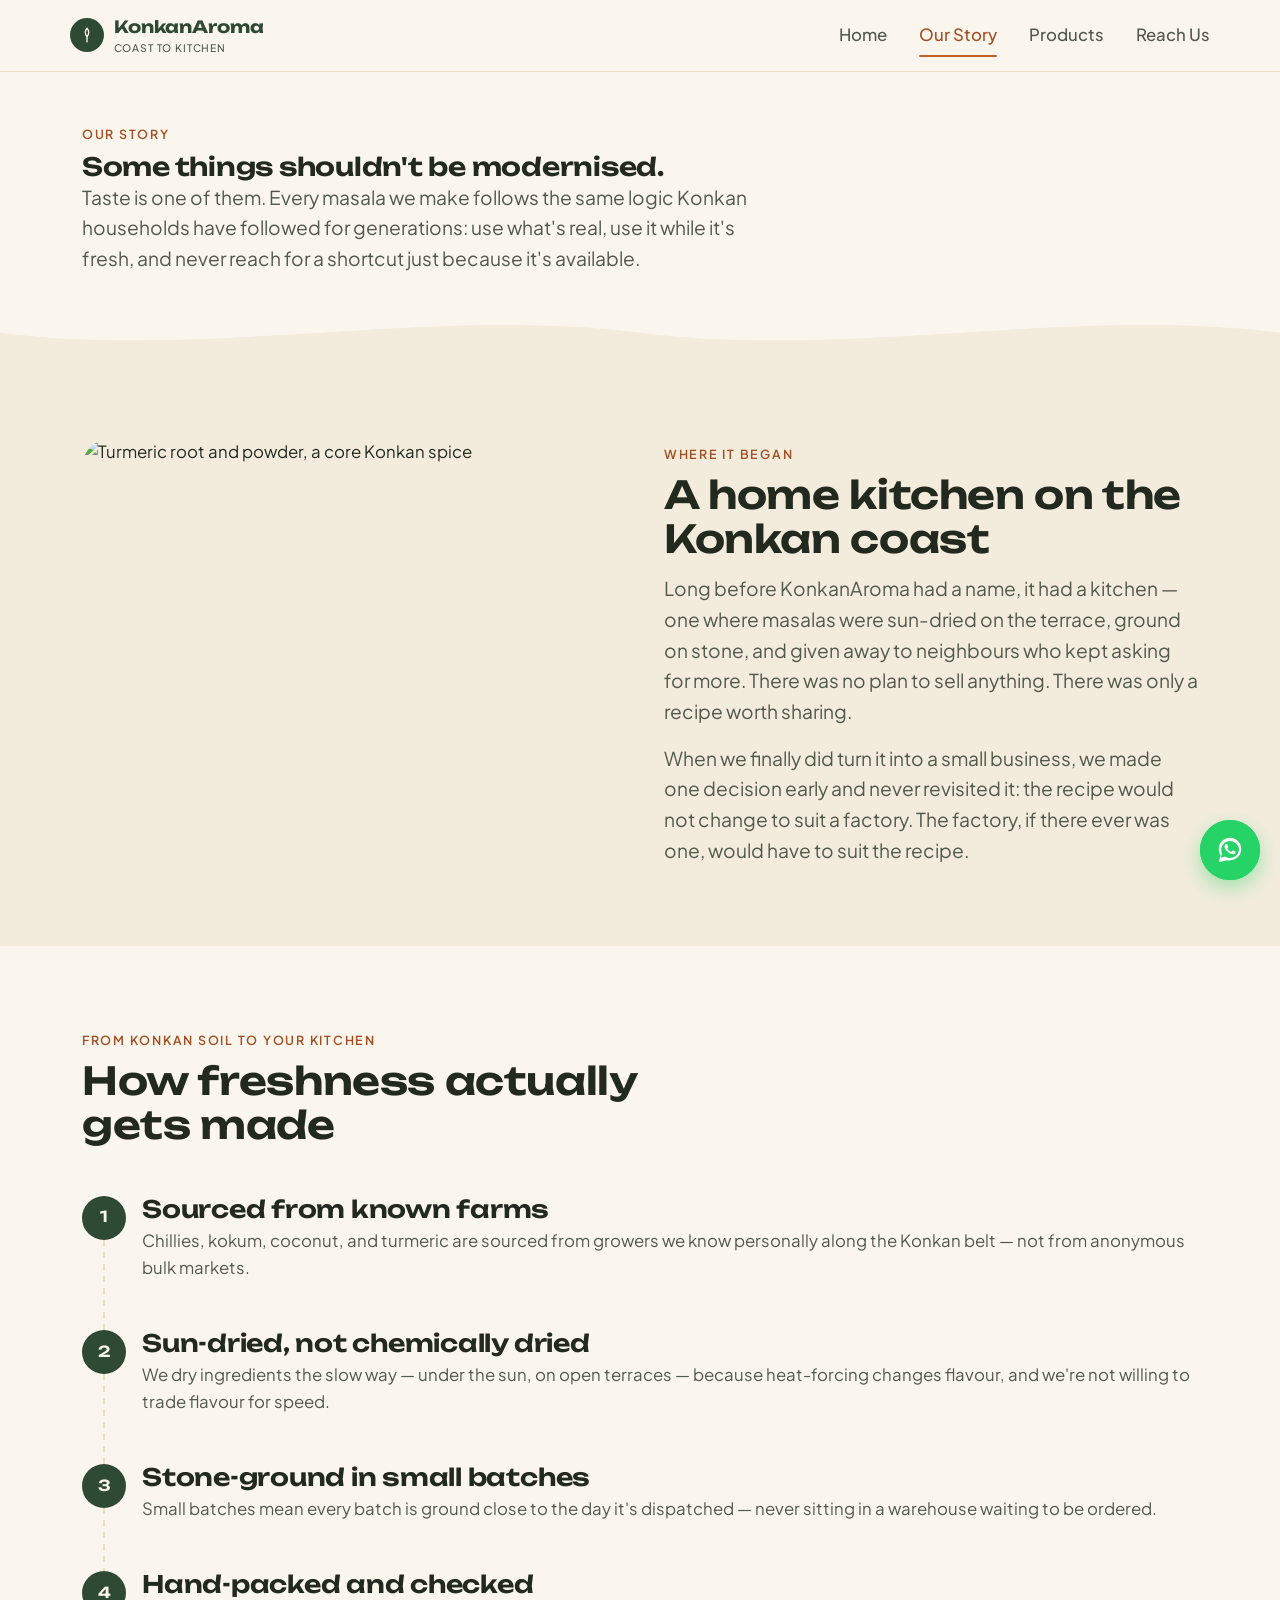
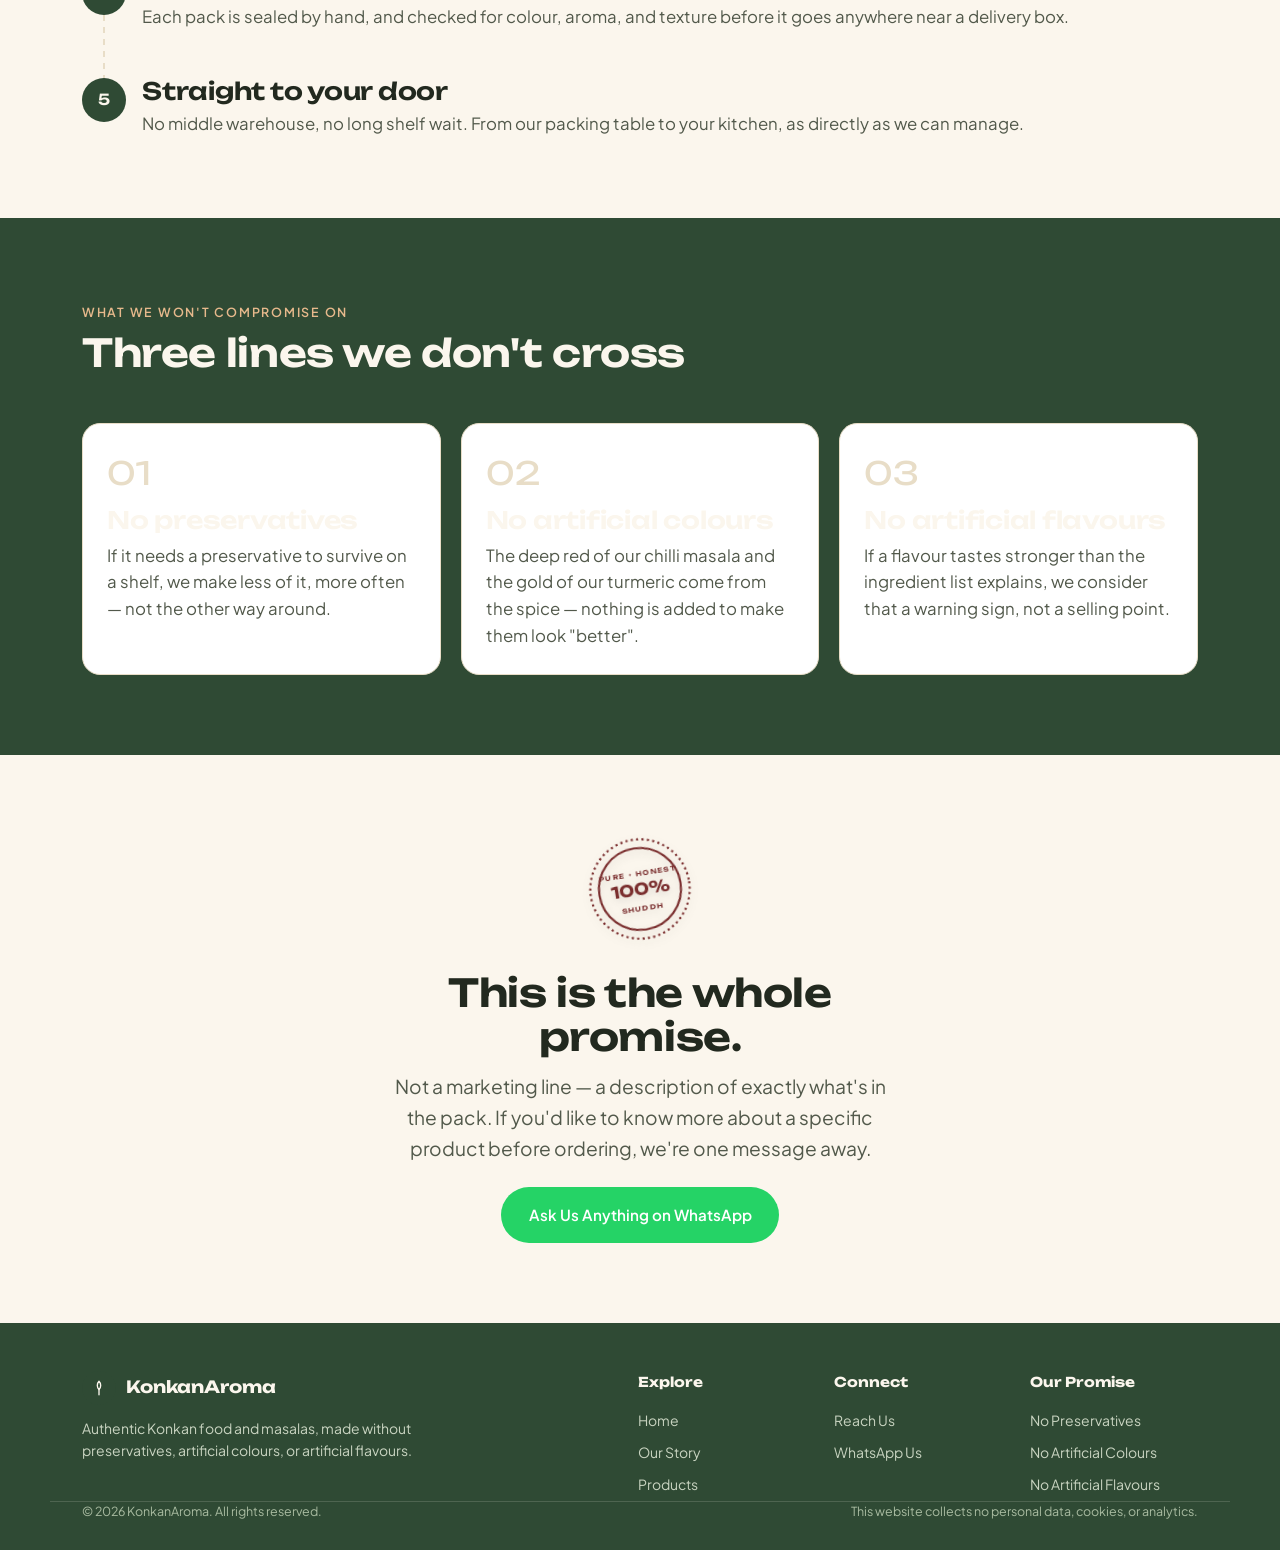
==== about.html @ b75d3ca1 "Updated a number from every pages" ====
<!DOCTYPE html>
<html lang="en">
<head>
<meta charset="UTF-8">
<meta name="viewport" content="width=device-width, initial-scale=1.0">
<title>Our Story — KonkanAroma</title>
<meta name="description" content="Why KonkanAroma exists: our commitment to no preservatives, no artificial colours or flavours, and freshness that starts in the Konkan soil.">
<link rel="preconnect" href="https://fonts.googleapis.com">
<link rel="stylesheet" href="assets/css/style.css">
</head>
<body>

<header class="navbar">
  <div class="nav-inner">
    <a href="index.html" class="logo">
      <span class="logo-mark">
        <svg viewBox="0 0 24 24" fill="none" stroke="#FBF6ED" stroke-width="1.8" stroke-linecap="round" stroke-linejoin="round">
          <path d="M12 3c3 3 3 8 0 11-3-3-3-8 0-11z"/><path d="M12 14v7"/>
        </svg>
      </span>
      <span>KonkanAroma<span class="logo-tag">Coast to Kitchen</span></span>
    </a>
    <button class="nav-toggle" aria-label="Toggle menu" aria-expanded="false">
      <span></span><span></span><span></span>
    </button>
    <nav class="nav-links">
      <a href="index.html">Home</a>
      <a href="about.html" class="active">Our Story</a>
      <a href="products.html">Products</a>
      <a href="reach-us.html">Reach Us</a>
    </nav>
  </div>
</header>

<main>

  <!-- =========================================================
       INTRO
       ========================================================= -->
  <section class="hero" style="padding-bottom: 2rem;">
    <div class="container">
      <div class="reveal" style="max-width:680px;">
        <p class="eyebrow">Our story</p>
        <h1>Some things shouldn't be modernised.</h1>
        <p class="lede">Taste is one of them. Every masala we make follows the same logic Konkan households have followed for generations: use what's real, use it while it's fresh, and never reach for a shortcut just because it's available.</p>
      </div>
    </div>
  </section>

  <div class="wave-divider" aria-hidden="true">
    <svg viewBox="0 0 1440 60" preserveAspectRatio="none"><path d="M0,30 C 240,60 480,0 720,30 C 960,60 1200,0 1440,30 L1440,60 L0,60 Z" fill="#F3ECDD"/></svg>
  </div>

  <!-- =========================================================
       ORIGIN STORY
       ========================================================= -->
  <section class="section section-tint">
    <div class="container split reverse reveal">
      <div>
        <p class="eyebrow">Where it began</p>
        <h2>A home kitchen on the Konkan coast</h2>
        <p class="lede" style="margin: 0.75rem 0 1rem;">Long before KonkanAroma had a name, it had a kitchen — one where masalas were sun-dried on the terrace, ground on stone, and given away to neighbours who kept asking for more. There was no plan to sell anything. There was only a recipe worth sharing.</p>
        <p class="lede">When we finally did turn it into a small business, we made one decision early and never revisited it: the recipe would not change to suit a factory. The factory, if there ever was one, would have to suit the recipe.</p>
      </div>
      <img src="https://images.unsplash.com/photo-1509358271058-acd22cc93898?auto=format&fit=crop&w=800&q=70" alt="Turmeric root and powder, a core Konkan spice">
    </div>
  </section>

  <!-- =========================================================
       FRESHNESS TIMELINE — genuinely sequential, numbering earned
       ========================================================= -->
  <section class="section">
    <div class="container">
      <div class="section-head reveal">
        <p class="eyebrow">From Konkan soil to your kitchen</p>
        <h2>How freshness actually gets made</h2>
      </div>

      <div class="timeline reveal">
        <div class="timeline-step">
          <span class="timeline-marker">1</span>
          <div class="timeline-content">
            <h3>Sourced from known farms</h3>
            <p>Chillies, kokum, coconut, and turmeric are sourced from growers we know personally along the Konkan belt — not from anonymous bulk markets.</p>
          </div>
        </div>
        <div class="timeline-step">
          <span class="timeline-marker">2</span>
          <div class="timeline-content">
            <h3>Sun-dried, not chemically dried</h3>
            <p>We dry ingredients the slow way — under the sun, on open terraces — because heat-forcing changes flavour, and we're not willing to trade flavour for speed.</p>
          </div>
        </div>
        <div class="timeline-step">
          <span class="timeline-marker">3</span>
          <div class="timeline-content">
            <h3>Stone-ground in small batches</h3>
            <p>Small batches mean every batch is ground close to the day it's dispatched — never sitting in a warehouse waiting to be ordered.</p>
          </div>
        </div>
        <div class="timeline-step">
          <span class="timeline-marker">4</span>
          <div class="timeline-content">
            <h3>Hand-packed and checked</h3>
            <p>Each pack is sealed by hand, and checked for colour, aroma, and texture before it goes anywhere near a delivery box.</p>
          </div>
        </div>
        <div class="timeline-step">
          <span class="timeline-marker">5</span>
          <div class="timeline-content">
            <h3>Straight to your door</h3>
            <p>No middle warehouse, no long shelf wait. From our packing table to your kitchen, as directly as we can manage.</p>
          </div>
        </div>
      </div>
    </div>
  </section>

  <!-- =========================================================
       VALUES / COMMITMENTS
       ========================================================= -->
  <section class="section section-dark">
    <div class="container">
      <div class="section-head reveal">
        <p class="eyebrow">What we won't compromise on</p>
        <h2>Three lines we don't cross</h2>
      </div>
      <div class="value-grid reveal">
        <div class="value-card">
          <span class="num">01</span>
          <h3>No preservatives</h3>
          <p style="color:var(--ink-soft); margin-top:0.5rem;">If it needs a preservative to survive on a shelf, we make less of it, more often — not the other way around.</p>
        </div>
        <div class="value-card">
          <span class="num">02</span>
          <h3>No artificial colours</h3>
          <p style="color:var(--ink-soft); margin-top:0.5rem;">The deep red of our chilli masala and the gold of our turmeric come from the spice — nothing is added to make them look "better".</p>
        </div>
        <div class="value-card">
          <span class="num">03</span>
          <h3>No artificial flavours</h3>
          <p style="color:var(--ink-soft); margin-top:0.5rem;">If a flavour tastes stronger than the ingredient list explains, we consider that a warning sign, not a selling point.</p>
        </div>
      </div>
    </div>
  </section>

  <!-- =========================================================
       CLOSING / STAMP
       ========================================================= -->
  <section class="section" style="text-align:center;">
    <div class="container reveal" style="max-width:560px; margin:0 auto;">
      <svg class="purity-stamp" style="position:static; margin: 0 auto 1.25rem;" viewBox="0 0 100 100" aria-hidden="true">
        <circle class="stamp-ring stamp-ring-outer" cx="50" cy="50" r="46"/>
        <circle class="stamp-ring" cx="50" cy="50" r="38"/>
        <text x="50" y="38" text-anchor="middle" class="stamp-small">PURE &#8226; HONEST</text>
        <text x="50" y="56" text-anchor="middle" class="stamp-big">100%</text>
        <text x="50" y="70" text-anchor="middle" class="stamp-small">SHUDDH</text>
      </svg>
      <h2>This is the whole promise.</h2>
      <p class="lede" style="margin: 0.75rem auto 1.5rem;">Not a marketing line — a description of exactly what's in the pack. If you'd like to know more about a specific product before ordering, we're one message away.</p>
      <a href="reach-us.html" class="btn btn-whatsapp">Ask Us Anything on WhatsApp</a>
    </div>
  </section>

</main>

<footer class="site-footer">
  <div class="container footer-top">
    <div class="footer-brand">
      <a href="index.html" class="logo">
        <span class="logo-mark">
          <svg viewBox="0 0 24 24" fill="none" stroke="#FBF6ED" stroke-width="1.8" stroke-linecap="round" stroke-linejoin="round">
            <path d="M12 3c3 3 3 8 0 11-3-3-3-8 0-11z"/><path d="M12 14v7"/>
          </svg>
        </span>
        <span>KonkanAroma</span>
      </a>
      <p>Authentic Konkan food and masalas, made without preservatives, artificial colours, or artificial flavours.</p>
    </div>
    <div class="footer-cols">
      <div class="footer-col">
        <h4>Explore</h4>
        <a href="index.html">Home</a>
        <a href="about.html">Our Story</a>
        <a href="products.html">Products</a>
      </div>
      <div class="footer-col">
        <h4>Connect</h4>
        <a href="reach-us.html">Reach Us</a>
        <a href="https://wa.me/918655501334?text=Hi!%20I%E2%80%99m%20interested%20in%20your%20authentic%20food%20products." target="_blank" rel="noopener">WhatsApp Us</a>
      </div>
      <div class="footer-col">
        <h4>Our Promise</h4>
        <p>No Preservatives</p>
        <p>No Artificial Colours</p>
        <p>No Artificial Flavours</p>
      </div>
    </div>
  </div>
  <div class="container footer-bottom">
    <span>&copy; <span id="year">2026</span> KonkanAroma. All rights reserved.</span>
    <span>This website collects no personal data, cookies, or analytics.</span>
  </div>
</footer>

<a class="wa-float" href="https://wa.me/918655501334?text=Hi!%20I%E2%80%99m%20interested%20in%20your%20authentic%20food%20products." target="_blank" rel="noopener" aria-label="Chat with KonkanAroma on WhatsApp">
  <svg viewBox="0 0 32 32" fill="#FFFFFF"><path d="M16.001 3C9.373 3 4 8.373 4 15c0 2.418.71 4.665 1.933 6.552L4 29l7.646-1.897A11.947 11.947 0 0 0 16 27c6.628 0 12-5.373 12-12S22.629 3 16.001 3zm0 21.6a9.56 9.56 0 0 1-4.9-1.35l-.352-.21-4.537 1.125 1.16-4.42-.23-.364A9.57 9.57 0 1 1 25.6 15c0 5.302-4.298 9.6-9.599 9.6zm5.264-7.17c-.288-.144-1.703-.84-1.967-.936-.264-.096-.456-.144-.648.144-.192.288-.744.936-.912 1.128-.168.192-.336.216-.624.072-.288-.144-1.216-.448-2.316-1.428-.856-.763-1.434-1.706-1.602-1.994-.168-.288-.018-.444.126-.588.13-.129.288-.336.432-.504.144-.168.192-.288.288-.48.096-.192.048-.36-.024-.504-.072-.144-.648-1.563-.888-2.14-.234-.563-.472-.487-.648-.496l-.552-.01c-.192 0-.504.072-.768.36-.264.288-1.008.984-1.008 2.4 0 1.416 1.032 2.784 1.176 2.976.144.192 2.03 3.1 4.92 4.347.688.297 1.224.474 1.642.607.69.219 1.317.188 1.814.114.553-.083 1.703-.696 1.943-1.368.24-.672.24-1.248.168-1.368-.072-.12-.264-.192-.552-.336z"/></svg>
</a>

<script src="assets/js/main.js"></script>
</body>
</html>
---- assets/css/style.css ----
/* ===================================================================
   KONKANAROMA — STYLESHEET
   Mobile-first. Every rule below is written for small screens first,
   then progressively enhanced at 600px / 900px / 1200px breakpoints.
   =================================================================== */

/* -------------------------------------------------------------
   1. FONTS
   Unbounded  -> display face (headlines, stamp, nav wordmark)
                 geometric + a little handmade-stamp character,
                 used sparingly so it stays a signature, not noise.
   Plus Jakarta Sans -> body/UI face, warm & highly readable.
   ------------------------------------------------------------- */
@import url('https://fonts.googleapis.com/css2?family=Unbounded:wght@400;600;700&family=Plus+Jakarta+Sans:wght@400;500;600;700&display=swap');

/* -------------------------------------------------------------
   2. DESIGN TOKENS
   Palette pulled from the Konkan coast itself:
   laterite red soil, coconut-palm green, kokum fruit, rice cream.
   ------------------------------------------------------------- */
:root {
  /* Colour */
  --cream:        #FBF6ED;  /* base background, like washed rice flour */
  --cream-dark:   #F3ECDD;  /* alternate section background */
  --sand:         #E8DDC7;  /* dividers, card borders */
  --ink:          #22291F;  /* primary text, warm near-black */
  --ink-soft:     #52594B;  /* secondary text */
  --green-deep:   #2F4A34;  /* coconut palm, header/footer, dark sections */
  --green:        #3F6146;  /* mid green for links/accents on light bg */
  --terracotta:   #C1602B;  /* Konkan laterite soil — primary accent */
  --terracotta-dk:#A34E22;  /* hover/active state of terracotta */
  --kokum:        #7A2E2E;  /* kokum fruit maroon — rare, high-value accent */
  --white:        #FFFFFF;
  --whatsapp:     #25D366;  /* official WhatsApp green */
  --whatsapp-dk:  #1DA851;

  /* Type scale (fluid, mobile-first via clamp) */
  --fs-display: clamp(2.1rem, 7vw, 3.6rem);
  --fs-h2:      clamp(1.6rem, 5vw, 2.4rem);
  --fs-h3:      clamp(1.15rem, 3.6vw, 1.5rem);
  --fs-body:    clamp(1rem, 2.4vw, 1.05rem);
  --fs-small:   0.875rem;
  --fs-eyebrow: 0.78rem;

  /* Spacing */
  --space-xs: 0.5rem;
  --space-sm: 1rem;
  --space-md: 1.75rem;
  --space-lg: 3rem;
  --space-xl: 5rem;

  /* Shape */
  --radius-sm: 10px;
  --radius-md: 18px;
  --radius-lg: 28px;

  /* Motion */
  --ease: cubic-bezier(0.22, 1, 0.36, 1);
}

/* -------------------------------------------------------------
   3. RESET & BASE
   ------------------------------------------------------------- */
*, *::before, *::after { box-sizing: border-box; }
html { scroll-behavior: smooth; }

@media (prefers-reduced-motion: reduce) {
  html { scroll-behavior: auto; }
  *, *::before, *::after {
    animation-duration: 0.001ms !important;
    animation-iteration-count: 1 !important;
    transition-duration: 0.001ms !important;
    scroll-behavior: auto !important;
  }
}

body {
  margin: 0;
  background: var(--cream);
  color: var(--ink);
  font-family: 'Plus Jakarta Sans', sans-serif;
  font-size: var(--fs-body);
  line-height: 1.6;
  -webkit-font-smoothing: antialiased;
}

img { max-width: 100%; display: block; }
a { color: inherit; text-decoration: none; }
ul { list-style: none; margin: 0; padding: 0; }
h1, h2, h3, h4, p { margin: 0; }
button { font: inherit; cursor: pointer; }

/* Visible keyboard focus everywhere — accessibility floor */
a:focus-visible, button:focus-visible {
  outline: 2px solid var(--terracotta-dk);
  outline-offset: 3px;
  border-radius: 4px;
}

.container {
  width: 100%;
  max-width: 1180px;
  margin: 0 auto;
  padding: 0 1.25rem;
}

.section {
  padding: var(--space-xl) 0;
}

.section-dark {
  background: var(--green-deep);
  color: var(--cream);
}

.section-tint {
  background: var(--cream-dark);
}

.eyebrow {
  display: inline-flex;
  align-items: center;
  gap: 0.5rem;
  font-size: var(--fs-eyebrow);
  letter-spacing: 0.14em;
  text-transform: uppercase;
  color: var(--terracotta-dk);
  font-weight: 600;
  margin-bottom: var(--space-xs);
}
.section-dark .eyebrow { color: #E7B98C; }

.section-head {
  max-width: 640px;
  margin-bottom: var(--space-lg);
}

h1, h2, h3, .display {
  font-family: 'Unbounded', sans-serif;
  font-weight: 600;
  line-height: 1.15;
  letter-spacing: -0.01em;
}

h2 { font-size: var(--fs-h2); }
h3 { font-size: var(--fs-h3); }

.lede {
  font-size: clamp(1.05rem, 3vw, 1.2rem);
  color: var(--ink-soft);
  max-width: 60ch;
}
.section-dark .lede { color: #D9E2D3; }

/* -------------------------------------------------------------
   4. BUTTONS
   ------------------------------------------------------------- */
.btn {
  display: inline-flex;
  align-items: center;
  justify-content: center;
  gap: 0.5rem;
  padding: 0.85rem 1.6rem;
  border-radius: 999px;
  font-weight: 600;
  font-size: 0.95rem;
  border: 2px solid transparent;
  transition: transform 0.25s var(--ease), background 0.25s var(--ease), color 0.25s var(--ease);
  white-space: nowrap;
}
.btn:hover { transform: translateY(-2px); }

.btn-primary {
  background: var(--terracotta);
  color: var(--white);
}
.btn-primary:hover { background: var(--terracotta-dk); }

.btn-outline {
  background: transparent;
  border-color: currentColor;
  color: var(--green-deep);
}
.section-dark .btn-outline { color: var(--cream); }
.btn-outline:hover { background: rgba(0,0,0,0.06); }

.btn-whatsapp {
  background: var(--whatsapp);
  color: var(--white);
}
.btn-whatsapp:hover { background: var(--whatsapp-dk); }

/* -------------------------------------------------------------
   5. NAVBAR
   ------------------------------------------------------------- */
.navbar {
  position: sticky;
  top: 0;
  z-index: 100;
  background: rgba(251, 246, 237, 0.92);
  backdrop-filter: blur(8px);
  border-bottom: 1px solid var(--sand);
}

.nav-inner {
  display: flex;
  align-items: center;
  justify-content: space-between;
  padding: 0.85rem 1.25rem;
  max-width: 1180px;
  margin: 0 auto;
}

.logo {
  display: flex;
  align-items: center;
  gap: 0.6rem;
  font-family: 'Unbounded', sans-serif;
  font-weight: 700;
  font-size: 1.05rem;
  color: var(--green-deep);
}

.logo-mark {
  width: 34px;
  height: 34px;
  border-radius: 50%;
  background: var(--green-deep);
  display: grid;
  place-items: center;
  flex-shrink: 0;
}
.logo-mark svg { width: 18px; height: 18px; }

.logo-tag {
  display: block;
  font-family: 'Plus Jakarta Sans', sans-serif;
  font-weight: 500;
  font-size: 0.65rem;
  letter-spacing: 0.08em;
  color: var(--ink-soft);
  text-transform: uppercase;
}

/* Hamburger */
.nav-toggle {
  display: flex;
  flex-direction: column;
  gap: 5px;
  background: none;
  border: none;
  padding: 8px;
}
.nav-toggle span {
  width: 24px;
  height: 2px;
  background: var(--ink);
  border-radius: 2px;
  transition: transform 0.3s var(--ease), opacity 0.3s var(--ease);
}
.nav-toggle[aria-expanded="true"] span:nth-child(1) { transform: translateY(7px) rotate(45deg); }
.nav-toggle[aria-expanded="true"] span:nth-child(2) { opacity: 0; }
.nav-toggle[aria-expanded="true"] span:nth-child(3) { transform: translateY(-7px) rotate(-45deg); }

.nav-links {
  position: absolute;
  top: 100%;
  left: 0;
  right: 0;
  background: var(--cream);
  border-bottom: 1px solid var(--sand);
  display: flex;
  flex-direction: column;
  padding: 0.5rem 1.25rem 1.25rem;
  gap: 0.25rem;
  max-height: 0;
  overflow: hidden;
  transition: max-height 0.35s var(--ease);
}
.nav-links.open { max-height: 320px; }

.nav-links a {
  padding: 0.75rem 0.25rem;
  font-weight: 500;
  border-bottom: 1px solid var(--sand);
  color: var(--ink-soft);
}
.nav-links a.active,
.nav-links a:hover { color: var(--terracotta-dk); }
.nav-links a:last-child { border-bottom: none; }

/* -------------------------------------------------------------
   6. HERO
   ------------------------------------------------------------- */
.hero {
  padding: var(--space-lg) 0 var(--space-xl);
  position: relative;
  overflow: hidden;
}

.hero-grid {
  display: grid;
  gap: var(--space-lg);
}

.hero-copy h1 { margin-bottom: var(--space-sm); }
.hero-copy .lede { margin-bottom: var(--space-md); }

.hero-actions {
  display: flex;
  flex-wrap: wrap;
  gap: 0.9rem;
}

.hero-media {
  position: relative;
  border-radius: var(--radius-lg);
  overflow: hidden;
  aspect-ratio: 4 / 3;
}
.hero-media img { width: 100%; height: 100%; object-fit: cover; }

/* -------------------------------------------------------------
   7. PURITY STAMP (signature element)
   A hand-stamped circular seal — the recurring motif of the brand.
   Reused in the hero, about page, and product cards.
   ------------------------------------------------------------- */
.purity-stamp {
  width: 108px;
  height: 108px;
  flex-shrink: 0;
  transform: rotate(-9deg);
  filter: drop-shadow(0 3px 4px rgba(34,41,31,0.15));
}
.purity-stamp .stamp-ring { fill: none; stroke: var(--kokum); stroke-width: 2; }
.purity-stamp .stamp-ring-outer { stroke-dasharray: 2 3; }
.purity-stamp text {
  font-family: 'Unbounded', sans-serif;
  fill: var(--kokum);
}
.purity-stamp .stamp-big { font-size: 15px; font-weight: 700; }
.purity-stamp .stamp-small { font-size: 6px; letter-spacing: 1.2px; font-weight: 600; }

.stamp-float {
  position: absolute;
  top: -14px;
  right: -14px;
  z-index: 2;
}

/* -------------------------------------------------------------
   8. "NO NASTIES" BADGES
   Always-legible chips (no hover-only content — mobile has no hover)
   ------------------------------------------------------------- */
.badge-row {
  display: grid;
  grid-template-columns: 1fr;
  gap: 0.9rem;
}

.badge-card {
  display: flex;
  gap: 0.9rem;
  align-items: flex-start;
  background: var(--white);
  border: 1px solid var(--sand);
  border-radius: var(--radius-md);
  padding: 1rem 1.1rem;
}

.badge-icon {
  width: 40px;
  height: 40px;
  flex-shrink: 0;
  border-radius: 50%;
  background: var(--cream-dark);
  display: grid;
  place-items: center;
}
.badge-icon svg { width: 20px; height: 20px; stroke: var(--green-deep); }

.badge-card h3 { font-size: 1rem; margin-bottom: 0.2rem; }
.badge-card p { font-size: var(--fs-small); color: var(--ink-soft); }

/* -------------------------------------------------------------
   9. TRUST STRIP
   ------------------------------------------------------------- */
.trust-strip {
  display: grid;
  grid-template-columns: repeat(2, 1fr);
  gap: 1.25rem;
  text-align: center;
}
.trust-item .num {
  font-family: 'Unbounded', sans-serif;
  font-size: clamp(1.6rem, 5vw, 2.2rem);
  color: var(--terracotta);
  display: block;
}
.trust-item .label {
  font-size: var(--fs-small);
  color: var(--ink-soft);
}
.section-dark .trust-item .label { color: #C9D4C1; }

/* -------------------------------------------------------------
   10. WAVE DIVIDER — coastline motif between sections
   ------------------------------------------------------------- */
.wave-divider {
  display: block;
  width: 100%;
  line-height: 0;
}
.wave-divider svg { width: 100%; height: auto; display: block; }

/* -------------------------------------------------------------
   11. FRESHNESS / PROCESS TIMELINE
   Genuinely sequential (harvest -> kitchen), so numbering here
   is meaningful rather than decorative.
   ------------------------------------------------------------- */
.timeline {
  display: flex;
  flex-direction: column;
  gap: 0;
}

.timeline-step {
  display: grid;
  grid-template-columns: 44px 1fr;
  gap: 1rem;
  padding-bottom: var(--space-lg);
  position: relative;
}
.timeline-step:last-child { padding-bottom: 0; }

.timeline-marker {
  width: 44px;
  height: 44px;
  border-radius: 50%;
  background: var(--green-deep);
  color: var(--cream);
  display: grid;
  place-items: center;
  font-family: 'Unbounded', sans-serif;
  font-weight: 600;
  font-size: 0.95rem;
  position: relative;
  z-index: 1;
}

.timeline-step:not(:last-child)::before {
  content: '';
  position: absolute;
  top: 44px;
  left: 21px;
  width: 2px;
  height: calc(100% - 44px);
  background: repeating-linear-gradient(to bottom, var(--sand) 0 6px, transparent 6px 12px);
}

.timeline-content h3 { margin-bottom: 0.3rem; }
.timeline-content p { color: var(--ink-soft); }

/* -------------------------------------------------------------
   12. PRODUCT CARDS
   ------------------------------------------------------------- */

/* Category toggle — switches between the two product groups */
.category-toggle {
  display: flex;
  flex-wrap: wrap;
  gap: 0.6rem;
  margin-bottom: var(--space-lg);
}

.category-btn {
  background: var(--white);
  border: 2px solid var(--sand);
  color: var(--ink-soft);
  font-weight: 600;
  font-size: 0.9rem;
  padding: 0.7rem 1.25rem;
  border-radius: 999px;
  transition: background 0.25s var(--ease), border-color 0.25s var(--ease), color 0.25s var(--ease);
}
.category-btn:hover { border-color: var(--terracotta); color: var(--terracotta-dk); }
.category-btn.active {
  background: var(--green-deep);
  border-color: var(--green-deep);
  color: var(--cream);
}

/* Product grids are toggled by main.js adding/removing .is-hidden.
   Hidden with display:none so no empty gap is left in the layout,
   and content still exists in the DOM (no extra network requests
   needed when switching tabs). */
.product-grid.is-hidden { display: none; }

.product-grid {
  display: grid;
  grid-template-columns: 1fr;
  gap: 1.5rem;
}

.product-card {
  background: var(--white);
  border: 1px solid var(--sand);
  border-radius: var(--radius-lg);
  overflow: hidden;
  display: flex;
  flex-direction: column;
}

.product-media {
  position: relative;
  aspect-ratio: 4 / 3;
  overflow: hidden;
}
.product-media img {
  width: 100%; height: 100%; object-fit: cover;
  transition: transform 0.6s var(--ease);
}
.product-card:hover .product-media img { transform: scale(1.06); }

.product-tag {
  position: absolute;
  top: 0.75rem;
  left: 0.75rem;
  background: var(--green-deep);
  color: var(--cream);
  font-size: 0.7rem;
  font-weight: 600;
  letter-spacing: 0.04em;
  text-transform: uppercase;
  padding: 0.3rem 0.7rem;
  border-radius: 999px;
}

.product-body {
  padding: 1.25rem 1.25rem 1.5rem;
  display: flex;
  flex-direction: column;
  gap: 0.75rem;
  flex-grow: 1;
}

.product-body h3 { color: var(--green-deep); }
.product-body p { color: var(--ink-soft); font-size: var(--fs-small); }

.chip-row {
  display: flex;
  flex-wrap: wrap;
  gap: 0.4rem;
  margin-top: auto;
  padding-top: 0.5rem;
}
.chip {
  font-size: 0.7rem;
  font-weight: 600;
  padding: 0.3rem 0.6rem;
  border-radius: 999px;
  background: var(--cream-dark);
  color: var(--green-deep);
  border: 1px solid var(--sand);
}

/* -------------------------------------------------------------
   13. REVEAL ON SCROLL (progressive enhancement)
   Elements start hidden only if JS runs & motion is allowed;
   .js-ready class is added by main.js, so content is never
   trapped invisible if JS fails to load.
   ------------------------------------------------------------- */
.js-ready .reveal {
  opacity: 0;
  transform: translateY(18px);
  transition: opacity 0.7s var(--ease), transform 0.7s var(--ease);
}
.js-ready .reveal.in-view {
  opacity: 1;
  transform: translateY(0);
}

/* -------------------------------------------------------------
   14. FOOTER
   ------------------------------------------------------------- */
.site-footer {
  background: var(--green-deep);
  color: var(--cream);
  padding: var(--space-lg) 0 var(--space-md);
}

.footer-top {
  display: flex;
  flex-direction: column;
  gap: var(--space-lg);
  padding-bottom: var(--space-lg);
  border-bottom: 1px solid rgba(251,246,237,0.15);
}

.footer-brand .logo { color: var(--cream); }
.footer-brand p {
  margin-top: 0.75rem;
  color: #C9D4C1;
  max-width: 40ch;
  font-size: var(--fs-small);
}

.footer-cols {
  display: grid;
  grid-template-columns: 1fr;
  gap: var(--space-md);
}

.footer-col h4 {
  font-family: 'Unbounded', sans-serif;
  font-size: 0.85rem;
  margin-bottom: 0.75rem;
  color: var(--cream);
}
.footer-col a, .footer-col p {
  display: block;
  color: #C9D4C1;
  font-size: var(--fs-small);
  padding: 0.3rem 0;
}
.footer-col a:hover { color: var(--white); }

.footer-bottom {
  display: flex;
  flex-direction: column;
  gap: 0.5rem;
  padding-top: var(--space-md);
  font-size: 0.78rem;
  color: #A9BBA1;
}

/* -------------------------------------------------------------
   15. FLOATING WHATSAPP BUTTON — present on every page
   ------------------------------------------------------------- */
.wa-float {
  position: fixed;
  bottom: 1.25rem;
  right: 1.25rem;
  z-index: 200;
  width: 60px;
  height: 60px;
  border-radius: 50%;
  background: var(--whatsapp);
  display: grid;
  place-items: center;
  box-shadow: 0 8px 20px rgba(37, 211, 102, 0.4);
  animation: wa-pulse 2.8s ease-in-out infinite;
}
.wa-float svg { width: 30px; height: 30px; }
.wa-float:hover { background: var(--whatsapp-dk); }

.wa-float::before {
  content: '';
  position: absolute;
  inset: 0;
  border-radius: 50%;
  border: 2px solid var(--whatsapp);
  animation: wa-ring 2.8s ease-out infinite;
}

@keyframes wa-pulse {
  0%, 100% { transform: scale(1); }
  50% { transform: scale(1.06); }
}
@keyframes wa-ring {
  0% { transform: scale(1); opacity: 0.6; }
  100% { transform: scale(1.6); opacity: 0; }
}

@media (prefers-reduced-motion: reduce) {
  .wa-float, .wa-float::before { animation: none; }
}

/* -------------------------------------------------------------
   16. REACH-US PAGE SPECIFICS
   ------------------------------------------------------------- */
.reach-hero {
  text-align: center;
  padding: var(--space-xl) 0 var(--space-lg);
}
.reach-hero .purity-stamp { margin: 0 auto var(--space-md); position: static; transform: rotate(-6deg); }

.wa-panel {
  max-width: 480px;
  margin: 0 auto;
  background: var(--white);
  border: 1px solid var(--sand);
  border-radius: var(--radius-lg);
  padding: var(--space-lg) var(--space-md);
  text-align: center;
}
.wa-panel .wa-icon-lg {
  width: 64px; height: 64px;
  margin: 0 auto var(--space-sm);
  border-radius: 50%;
  background: var(--whatsapp);
  display: grid;
  place-items: center;
}
.wa-panel .wa-icon-lg svg { width: 32px; height: 32px; }
.wa-panel h2 { margin-bottom: 0.6rem; }
.wa-panel p { color: var(--ink-soft); margin-bottom: var(--space-md); }

.reassure-list {
  display: flex;
  flex-direction: column;
  gap: 0.6rem;
  max-width: 420px;
  margin: var(--space-lg) auto 0;
  text-align: left;
}
.reassure-list li {
  display: flex;
  gap: 0.6rem;
  align-items: flex-start;
  font-size: var(--fs-small);
  color: var(--ink-soft);
}
.reassure-list svg { width: 18px; height: 18px; flex-shrink: 0; stroke: var(--green); margin-top: 2px; }

/* -------------------------------------------------------------
   17. ABOUT PAGE SPECIFICS
   ------------------------------------------------------------- */
.value-grid {
  display: grid;
  grid-template-columns: 1fr;
  gap: 1.25rem;
}
.value-card {
  padding: 1.5rem;
  border-radius: var(--radius-md);
  background: var(--white);
  border: 1px solid var(--sand);
}
.value-card .num {
  font-family: 'Unbounded', sans-serif;
  color: var(--sand);
  font-size: 2rem;
  display: block;
  margin-bottom: 0.5rem;
}

.split {
  display: grid;
  gap: var(--space-lg);
  align-items: center;
}
.split img {
  border-radius: var(--radius-lg);
  aspect-ratio: 5/4;
  object-fit: cover;
}

/* -------------------------------------------------------------
   18. RESPONSIVE BREAKPOINTS
   ------------------------------------------------------------- */
@media (min-width: 600px) {
  .badge-row { grid-template-columns: repeat(3, 1fr); }
  .trust-strip { grid-template-columns: repeat(4, 1fr); }
  .product-grid { grid-template-columns: repeat(2, 1fr); }
  .value-grid { grid-template-columns: repeat(3, 1fr); }
}

@media (min-width: 900px) {
  .nav-toggle { display: none; }
  .nav-links {
    position: static;
    flex-direction: row;
    max-height: none;
    overflow: visible;
    background: none;
    border: none;
    padding: 0;
    gap: 2rem;
  }
  .nav-links a { border-bottom: none; padding: 0.4rem 0; position: relative; }
  .nav-links a.active::after,
  .nav-links a:hover::after {
    content: '';
    position: absolute;
    bottom: -2px; left: 0; right: 0;
    height: 2px;
    background: var(--terracotta);
    border-radius: 2px;
  }

  .hero-grid { grid-template-columns: 1.05fr 0.95fr; align-items: center; }
  .footer-top { flex-direction: row; justify-content: space-between; }
  .footer-cols { grid-template-columns: repeat(3, 1fr); flex-grow: 1; max-width: 560px; }
  .footer-bottom { flex-direction: row; justify-content: space-between; }
  .product-grid { grid-template-columns: repeat(3, 1fr); }
  .split { grid-template-columns: 1fr 1fr; }
  .split.reverse > *:first-child { order: 2; }
}

@media (min-width: 1200px) {
  .container { padding: 0 2rem; }
  .value-grid { grid-template-columns: repeat(3, 1fr); }
}
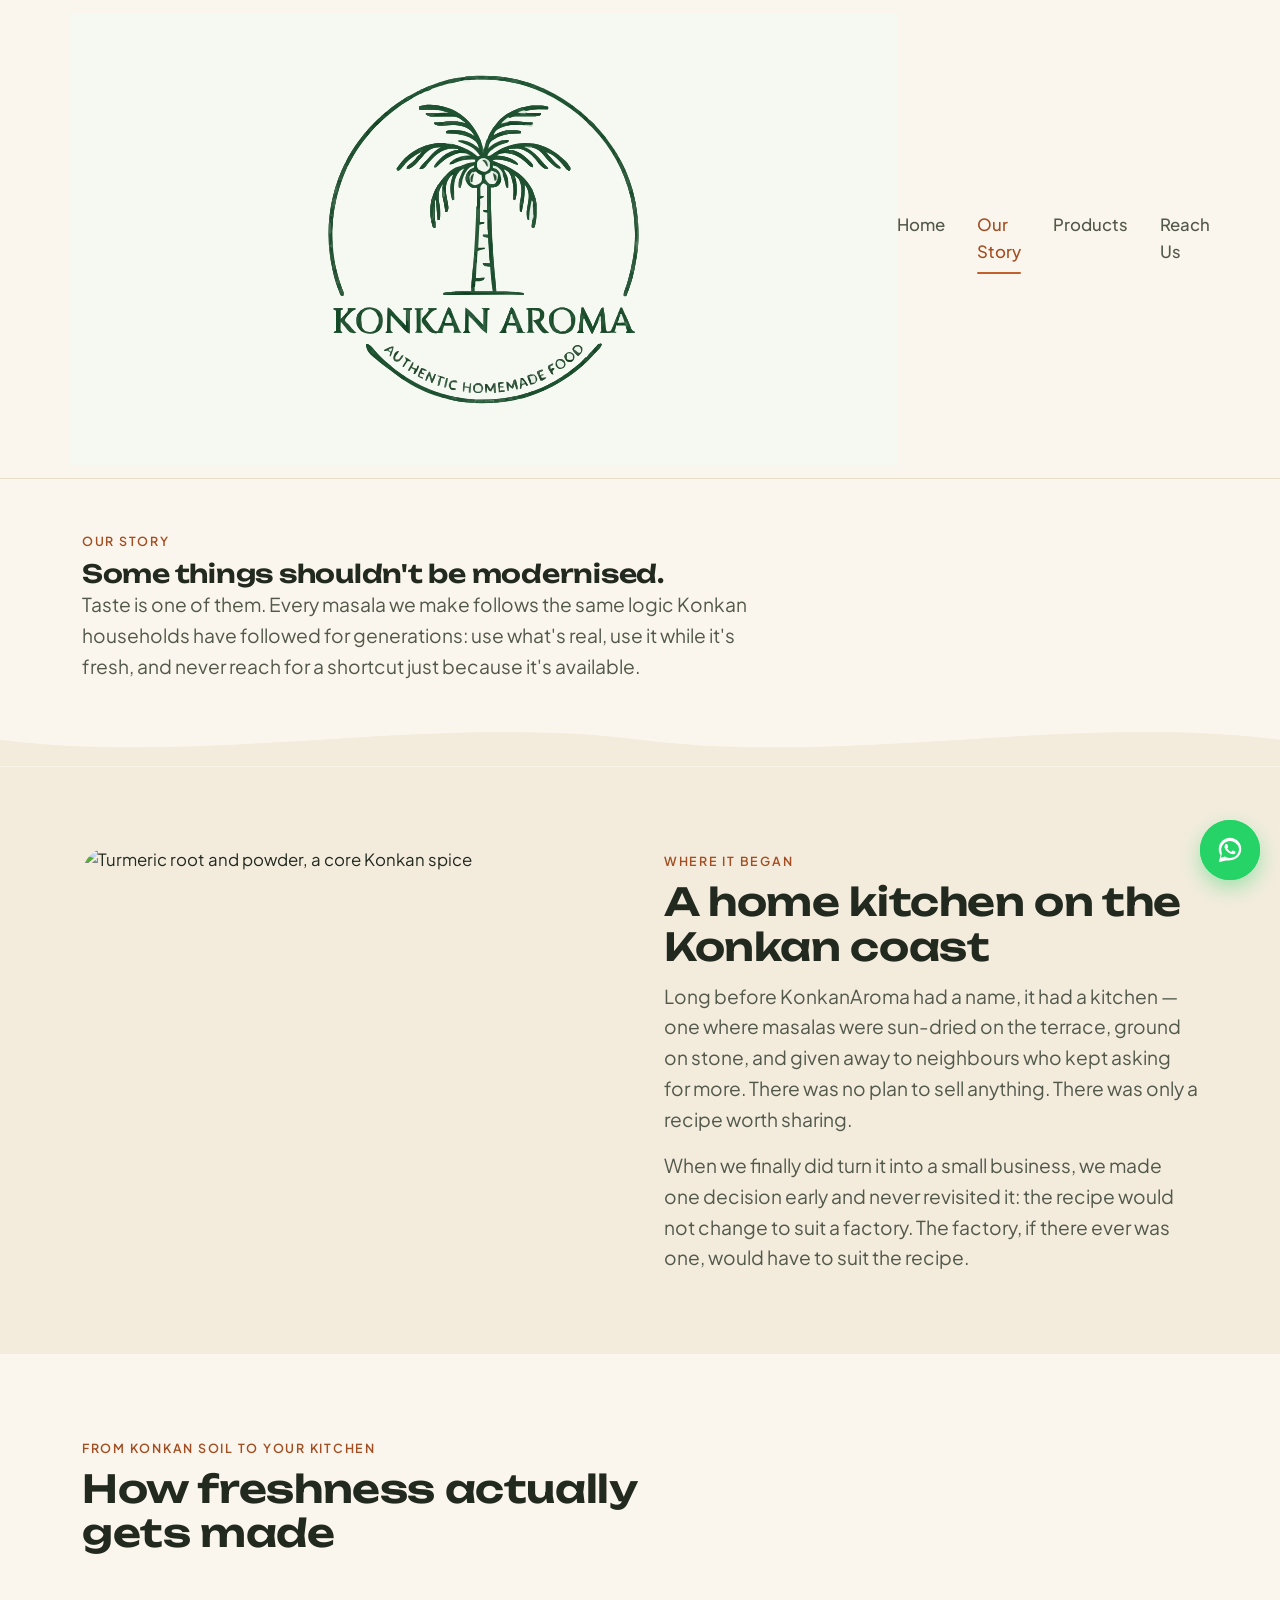
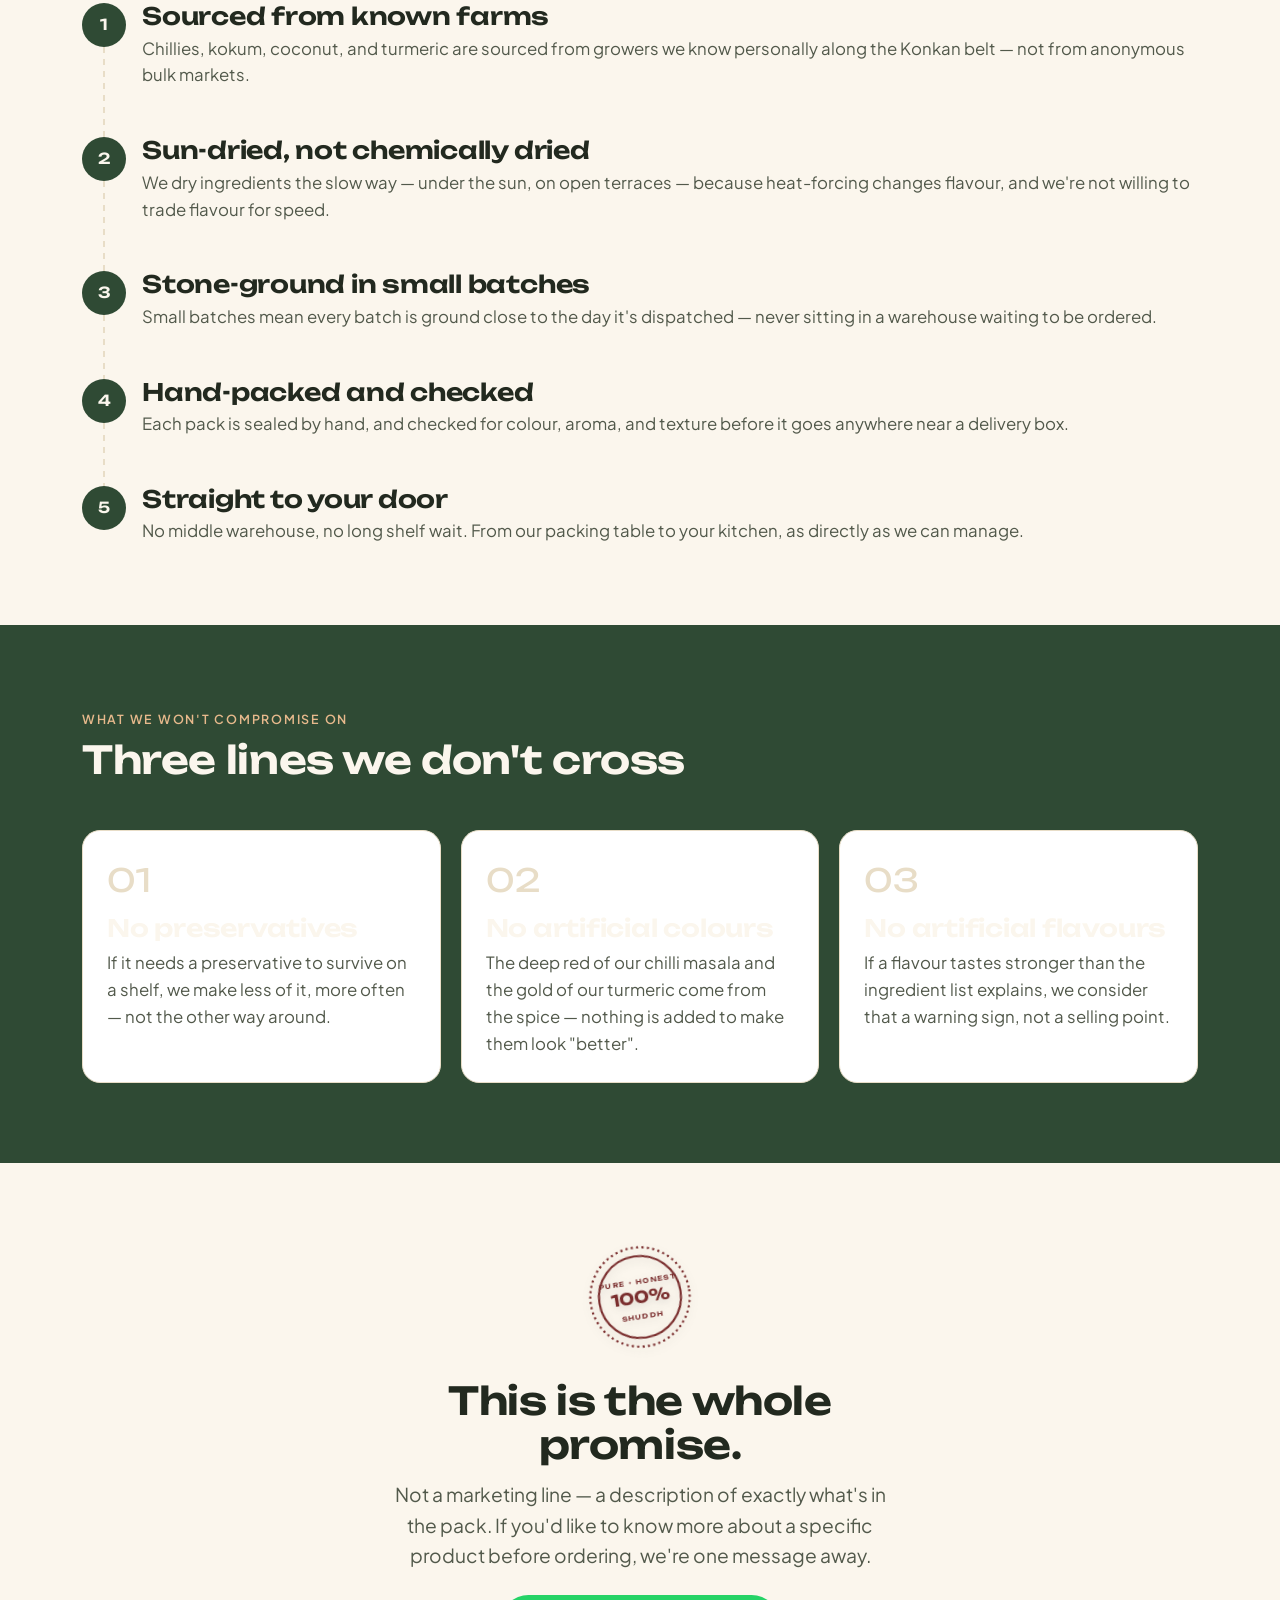
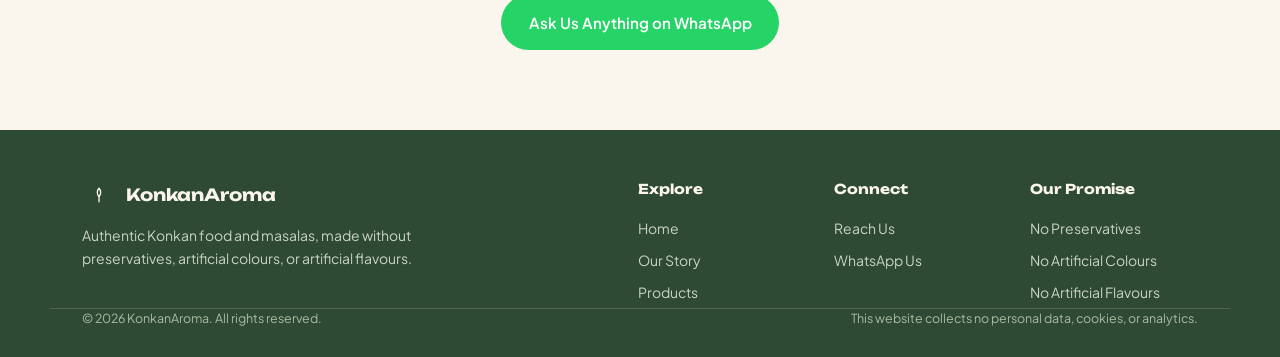
==== commit a42fc937: "Added logo to about page" ====
--- a/about.html
+++ b/about.html
@@ -13,12 +13,7 @@
 <header class="navbar">
   <div class="nav-inner">
     <a href="index.html" class="logo">
-      <span class="logo-mark">
-        <svg viewBox="0 0 24 24" fill="none" stroke="#FBF6ED" stroke-width="1.8" stroke-linecap="round" stroke-linejoin="round">
-          <path d="M12 3c3 3 3 8 0 11-3-3-3-8 0-11z"/><path d="M12 14v7"/>
-        </svg>
-      </span>
-      <span>KonkanAroma<span class="logo-tag">Coast to Kitchen</span></span>
+  <img src="assets/images/logo.svg" alt="KonkanAroma - Authentic Homemade Food" class="logo-img">
     </a>
     <button class="nav-toggle" aria-label="Toggle menu" aria-expanded="false">
       <span></span><span></span><span></span>
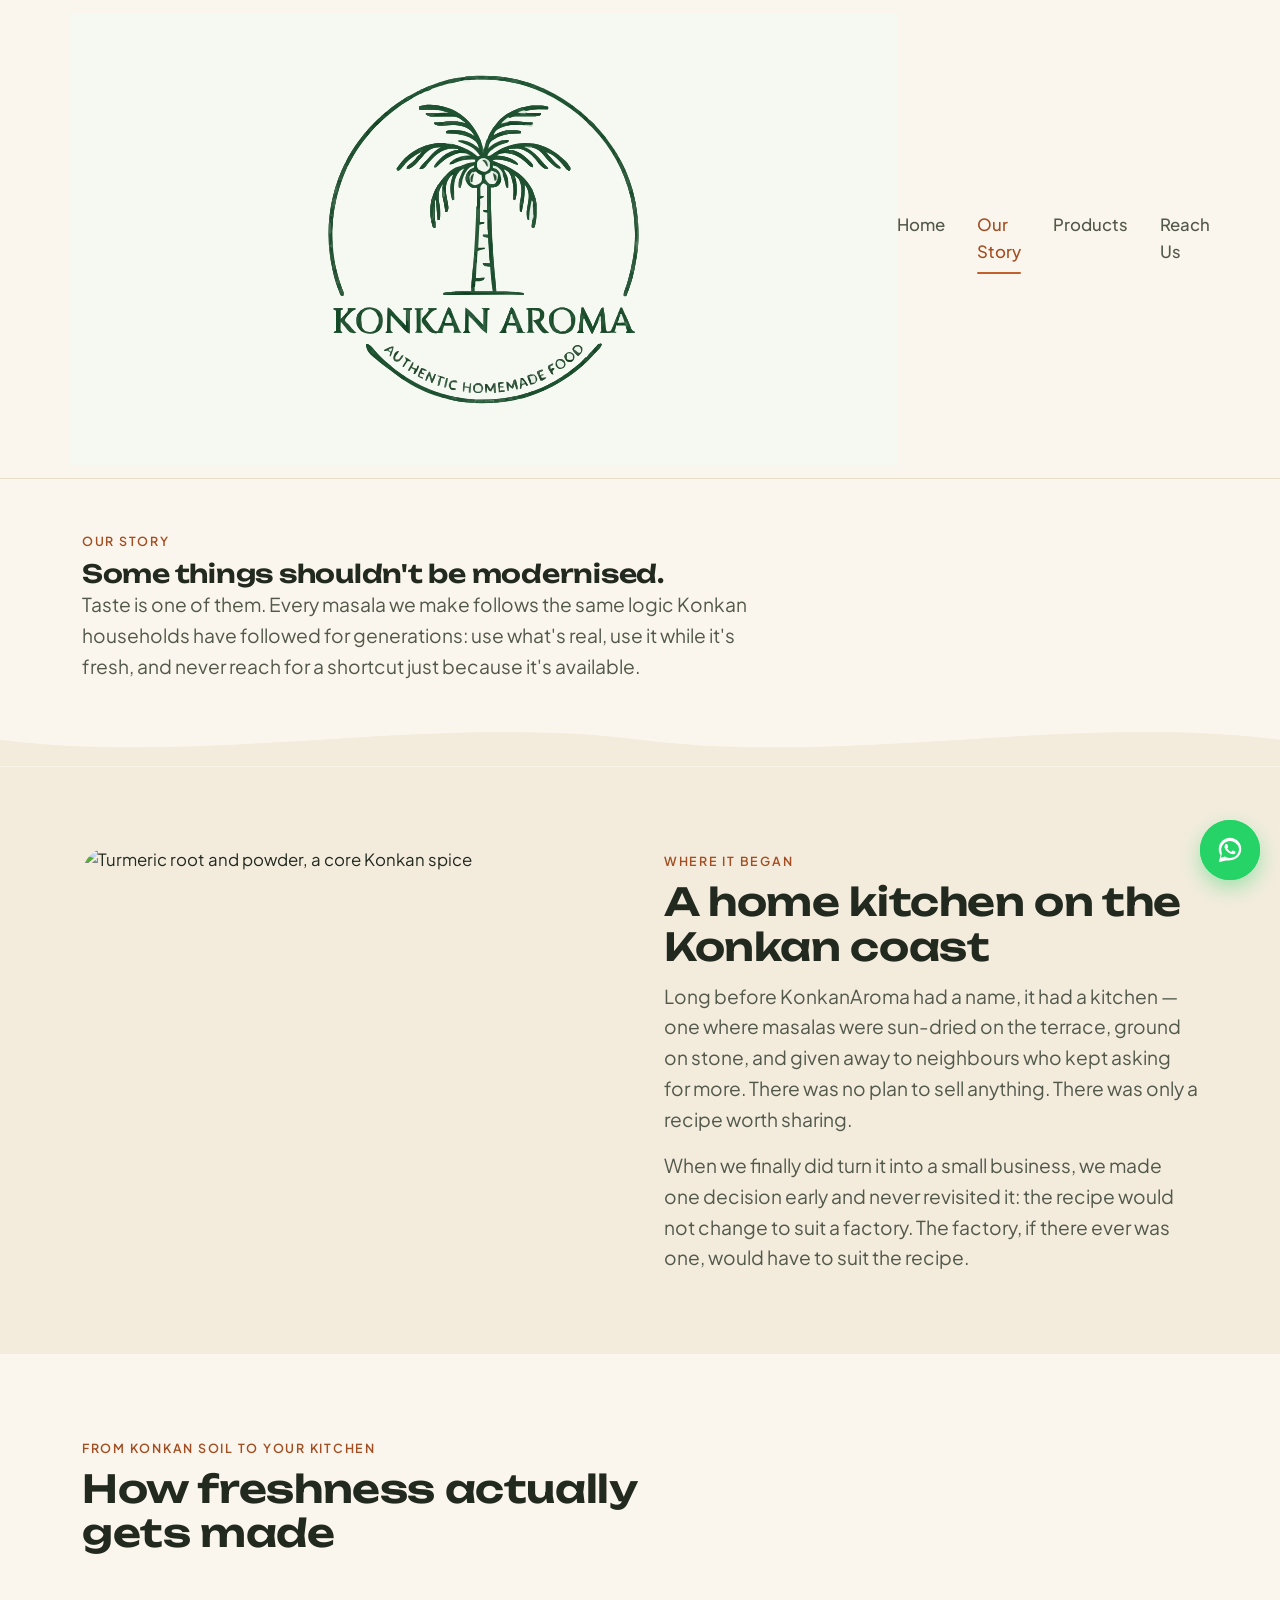
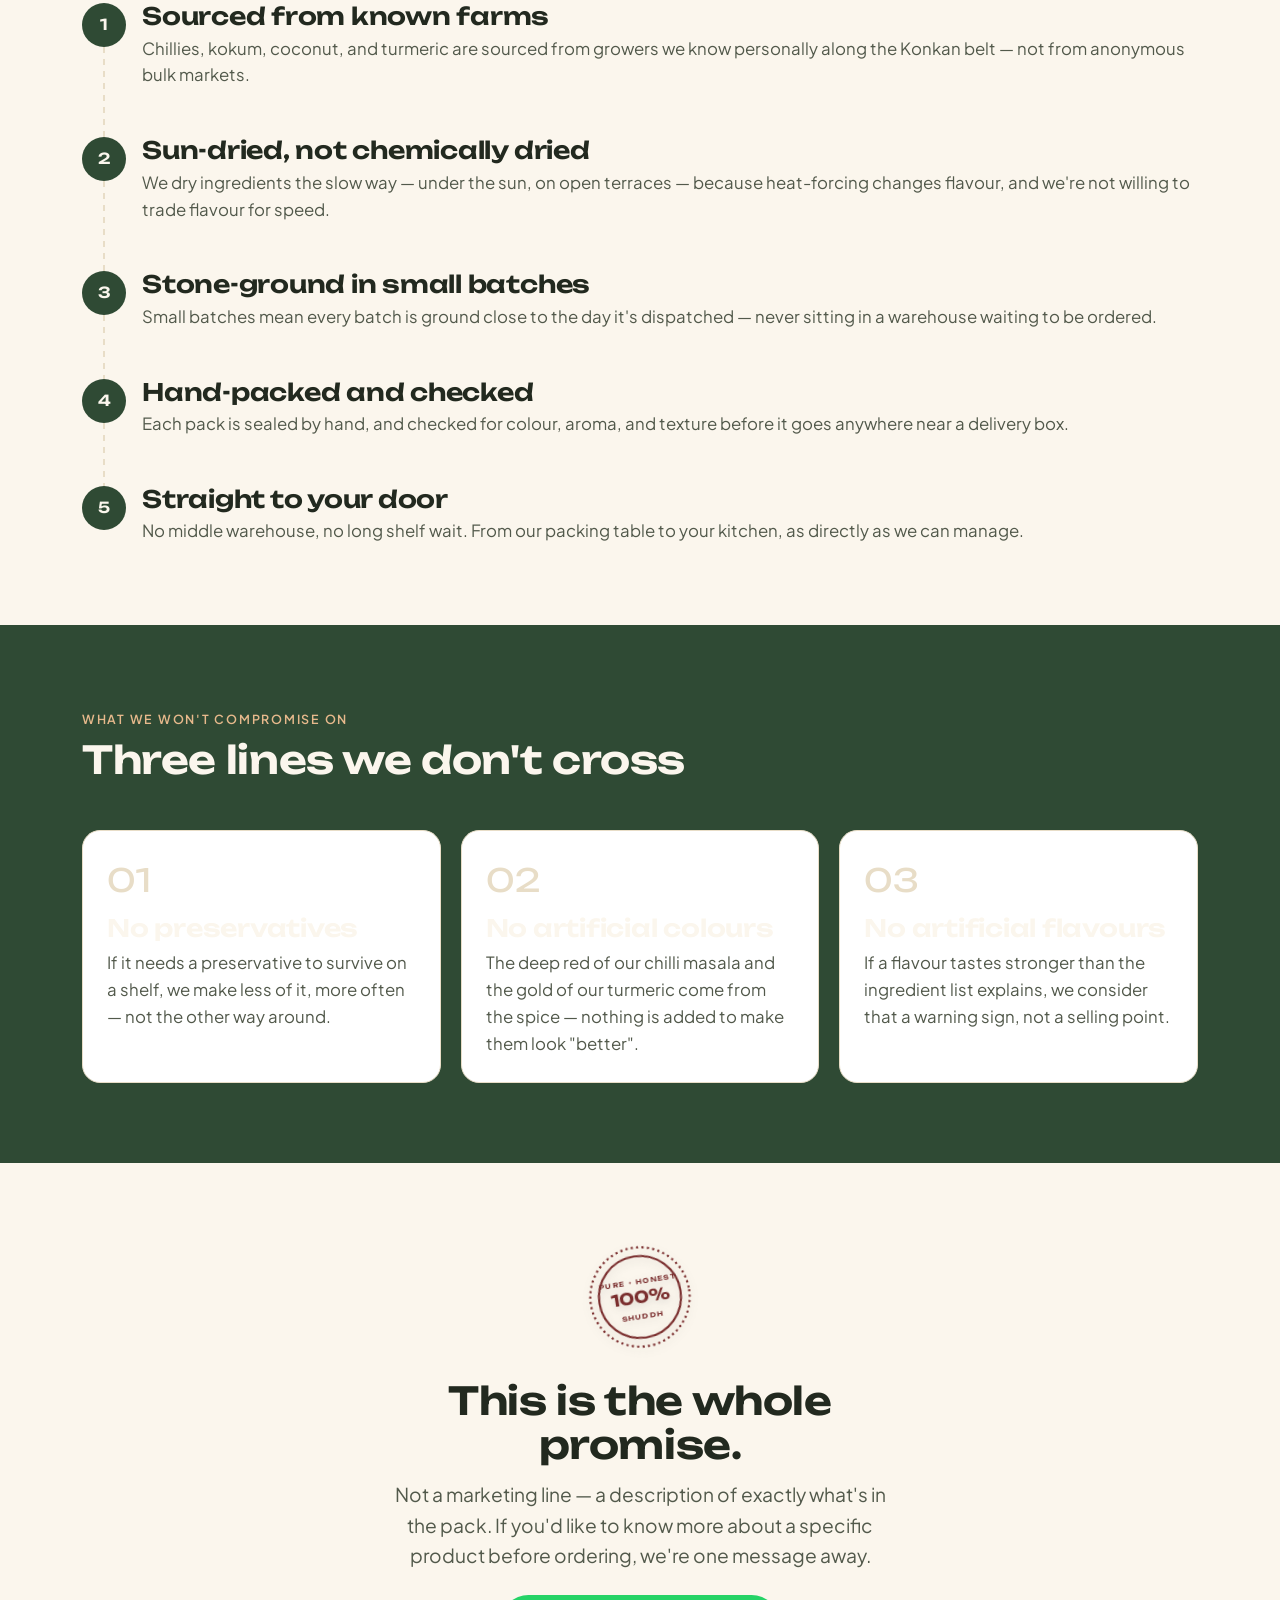
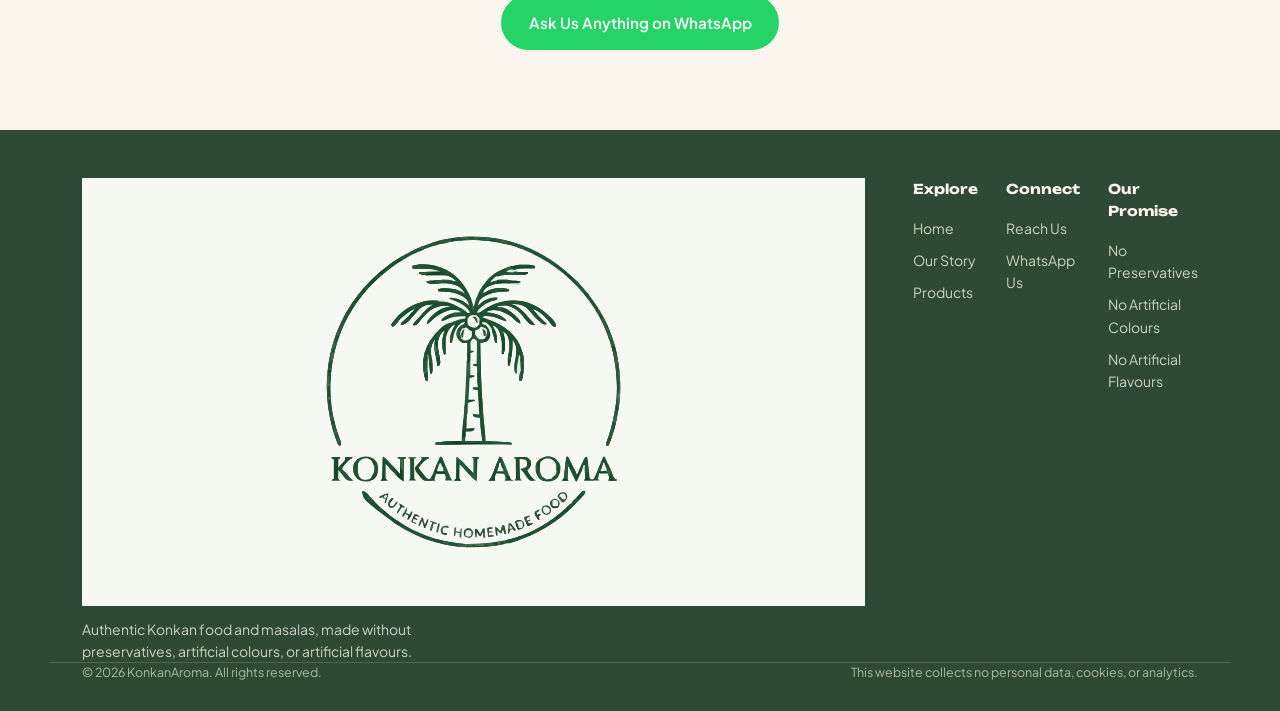
==== commit bcd14dee: "about" ====
--- a/about.html
+++ b/about.html
@@ -164,12 +164,7 @@
   <div class="container footer-top">
     <div class="footer-brand">
       <a href="index.html" class="logo">
-        <span class="logo-mark">
-          <svg viewBox="0 0 24 24" fill="none" stroke="#FBF6ED" stroke-width="1.8" stroke-linecap="round" stroke-linejoin="round">
-            <path d="M12 3c3 3 3 8 0 11-3-3-3-8 0-11z"/><path d="M12 14v7"/>
-          </svg>
-        </span>
-        <span>KonkanAroma</span>
+  <img src="assets/images/logo.svg" alt="KonkanAroma - Authentic Homemade Food" class="footer-logo-img">
       </a>
       <p>Authentic Konkan food and masalas, made without preservatives, artificial colours, or artificial flavours.</p>
     </div>
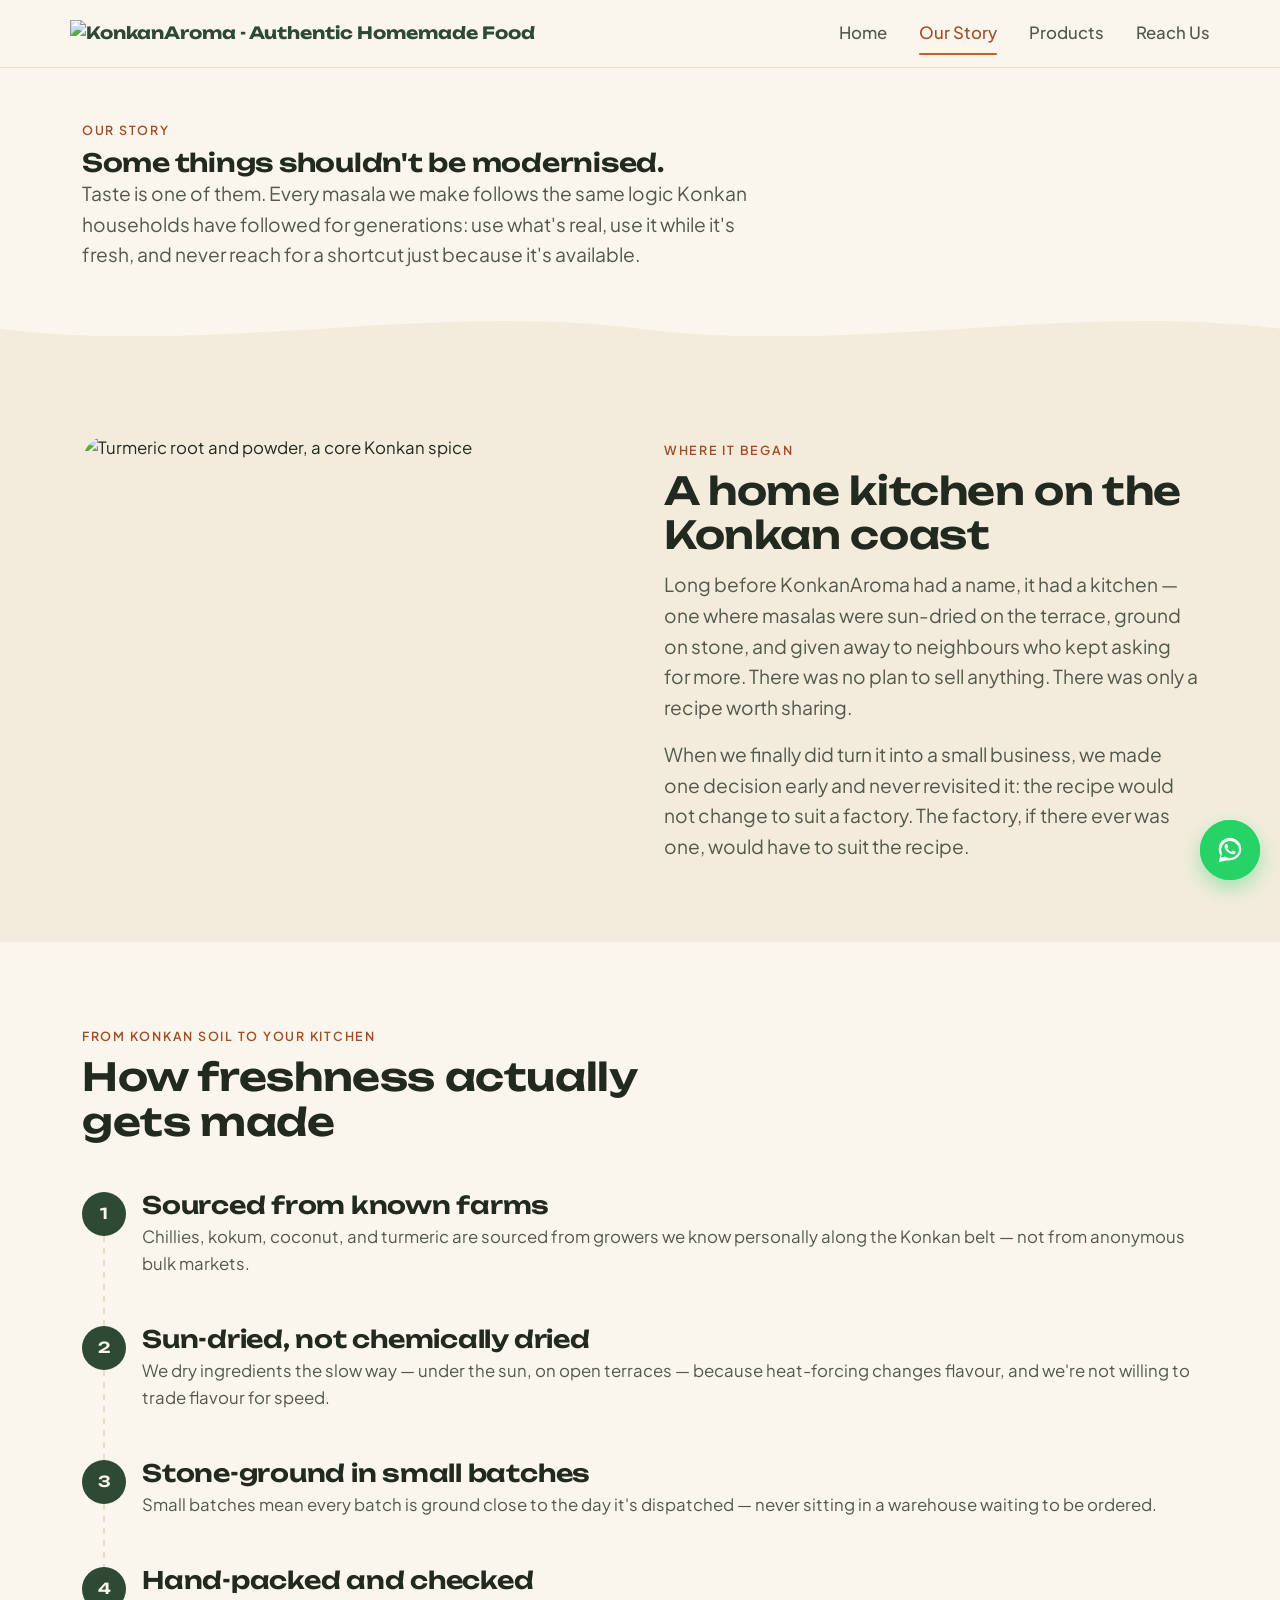
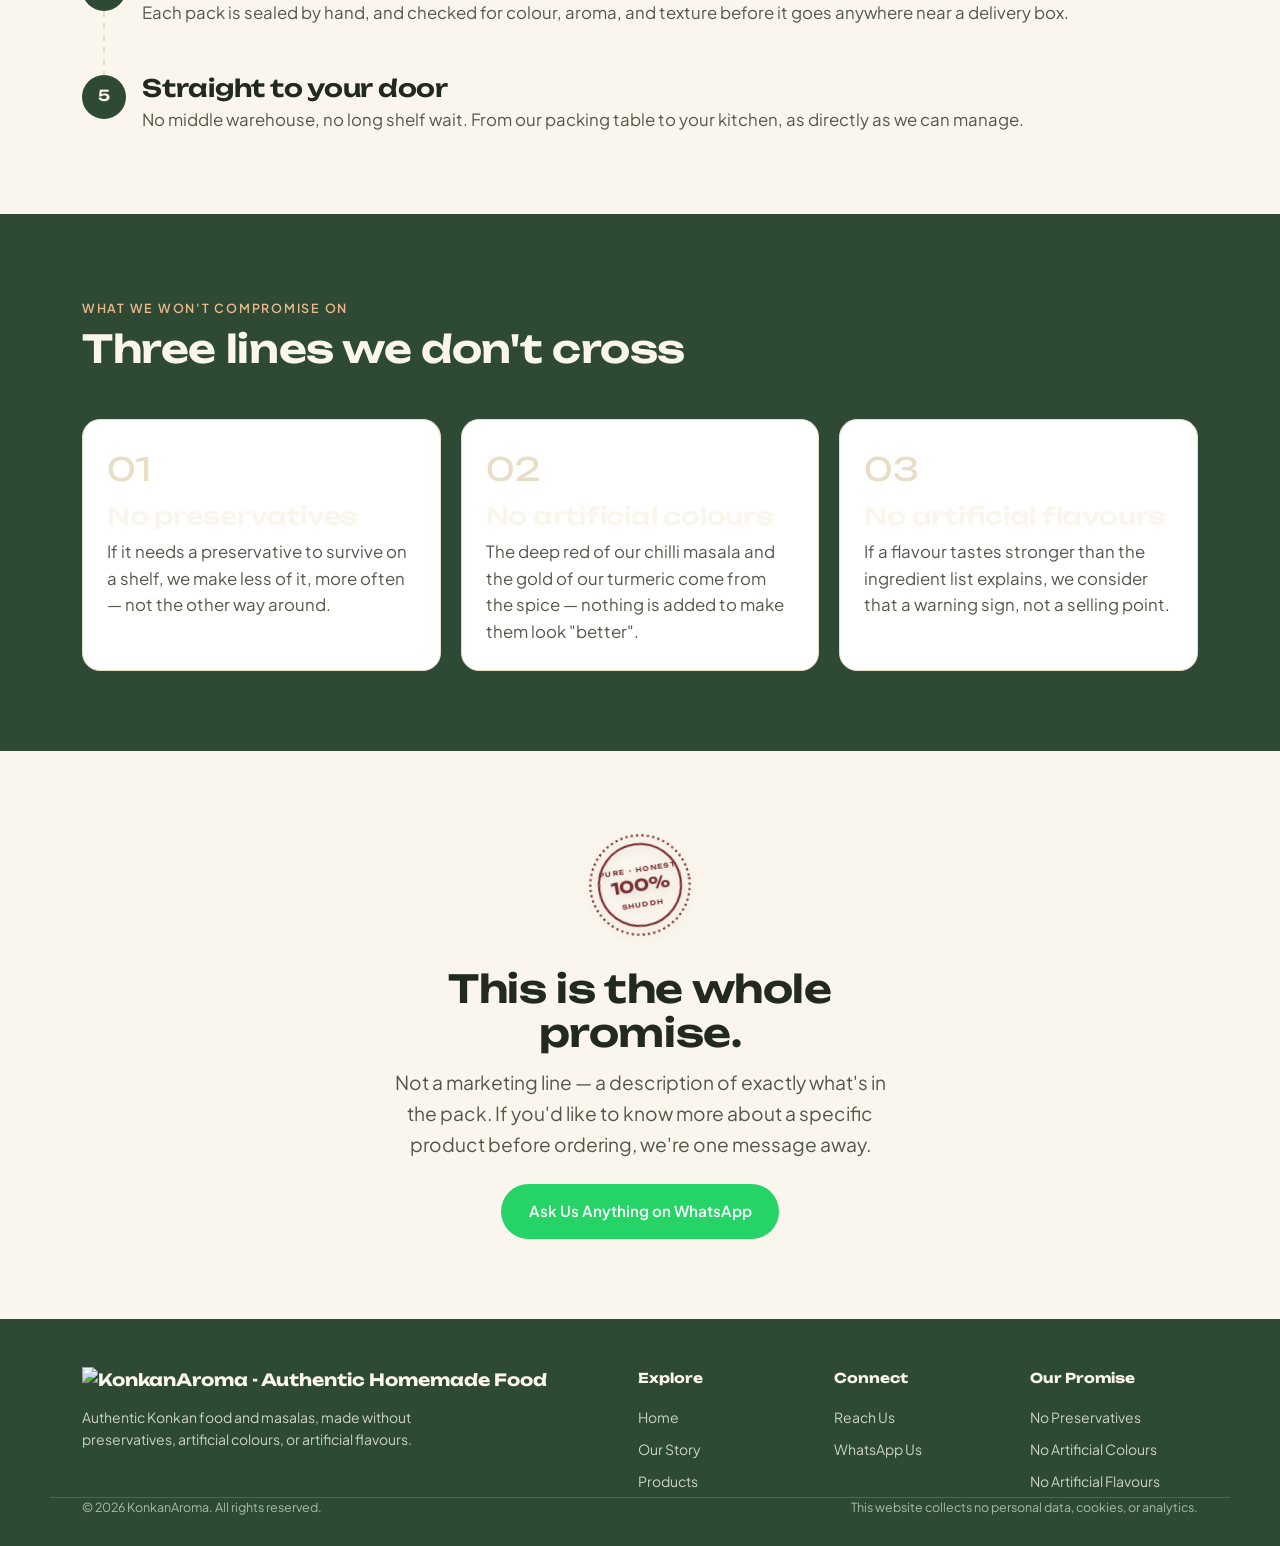
==== commit 3ca3d127: "temp push to know the logo change" ====
--- a/about.html
+++ b/about.html
@@ -13,7 +13,7 @@
 <header class="navbar">
   <div class="nav-inner">
     <a href="index.html" class="logo">
-  <img src="assets/images/logo.svg" alt="KonkanAroma - Authentic Homemade Food" class="logo-img">
+      <img src="assets/images/logo.png" alt="KonkanAroma - Authentic Homemade Food" class="logo-img">
     </a>
     <button class="nav-toggle" aria-label="Toggle menu" aria-expanded="false">
       <span></span><span></span><span></span>
@@ -164,7 +164,7 @@
   <div class="container footer-top">
     <div class="footer-brand">
       <a href="index.html" class="logo">
-  <img src="assets/images/logo.svg" alt="KonkanAroma - Authentic Homemade Food" class="footer-logo-img">
+        <img src="assets/images/logo.png" alt="KonkanAroma - Authentic Homemade Food" class="footer-logo-img">
       </a>
       <p>Authentic Konkan food and masalas, made without preservatives, artificial colours, or artificial flavours.</p>
     </div>
@@ -178,7 +178,7 @@
       <div class="footer-col">
         <h4>Connect</h4>
         <a href="reach-us.html">Reach Us</a>
-        <a href="https://wa.me/918655501334?text=Hi!%20I%E2%80%99m%20interested%20in%20your%20authentic%20food%20products." target="_blank" rel="noopener">WhatsApp Us</a>
+        <a href="https://wa.me/91XXXXXXXXXX?text=Hi!%20I%E2%80%99m%20interested%20in%20your%20authentic%20food%20products." target="_blank" rel="noopener">WhatsApp Us</a>
       </div>
       <div class="footer-col">
         <h4>Our Promise</h4>
@@ -194,7 +194,7 @@
   </div>
 </footer>
 
-<a class="wa-float" href="https://wa.me/918655501334?text=Hi!%20I%E2%80%99m%20interested%20in%20your%20authentic%20food%20products." target="_blank" rel="noopener" aria-label="Chat with KonkanAroma on WhatsApp">
+<a class="wa-float" href="https://wa.me/91XXXXXXXXXX?text=Hi!%20I%E2%80%99m%20interested%20in%20your%20authentic%20food%20products." target="_blank" rel="noopener" aria-label="Chat with KonkanAroma on WhatsApp">
   <svg viewBox="0 0 32 32" fill="#FFFFFF"><path d="M16.001 3C9.373 3 4 8.373 4 15c0 2.418.71 4.665 1.933 6.552L4 29l7.646-1.897A11.947 11.947 0 0 0 16 27c6.628 0 12-5.373 12-12S22.629 3 16.001 3zm0 21.6a9.56 9.56 0 0 1-4.9-1.35l-.352-.21-4.537 1.125 1.16-4.42-.23-.364A9.57 9.57 0 1 1 25.6 15c0 5.302-4.298 9.6-9.599 9.6zm5.264-7.17c-.288-.144-1.703-.84-1.967-.936-.264-.096-.456-.144-.648.144-.192.288-.744.936-.912 1.128-.168.192-.336.216-.624.072-.288-.144-1.216-.448-2.316-1.428-.856-.763-1.434-1.706-1.602-1.994-.168-.288-.018-.444.126-.588.13-.129.288-.336.432-.504.144-.168.192-.288.288-.48.096-.192.048-.36-.024-.504-.072-.144-.648-1.563-.888-2.14-.234-.563-.472-.487-.648-.496l-.552-.01c-.192 0-.504.072-.768.36-.264.288-1.008.984-1.008 2.4 0 1.416 1.032 2.784 1.176 2.976.144.192 2.03 3.1 4.92 4.347.688.297 1.224.474 1.642.607.69.219 1.317.188 1.814.114.553-.083 1.703-.696 1.943-1.368.24-.672.24-1.248.168-1.368-.072-.12-.264-.192-.552-.336z"/></svg>
 </a>
 
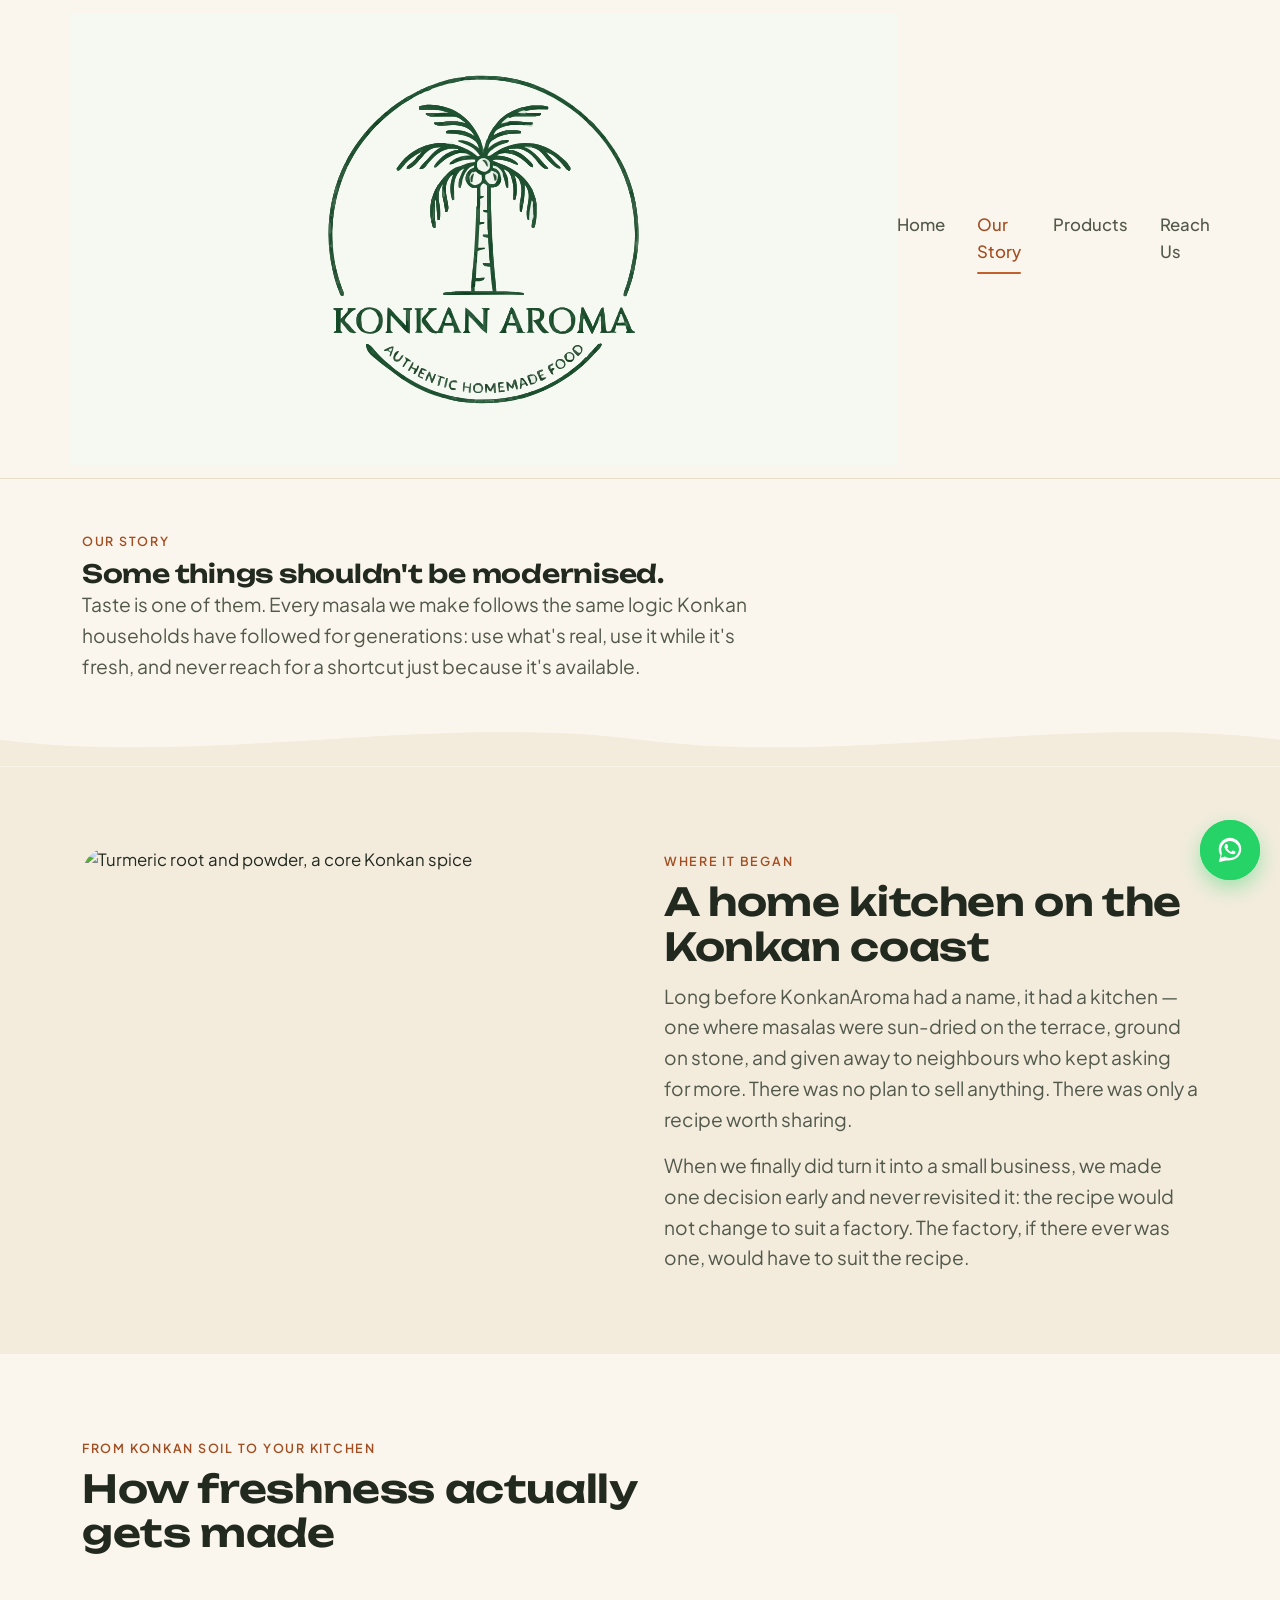
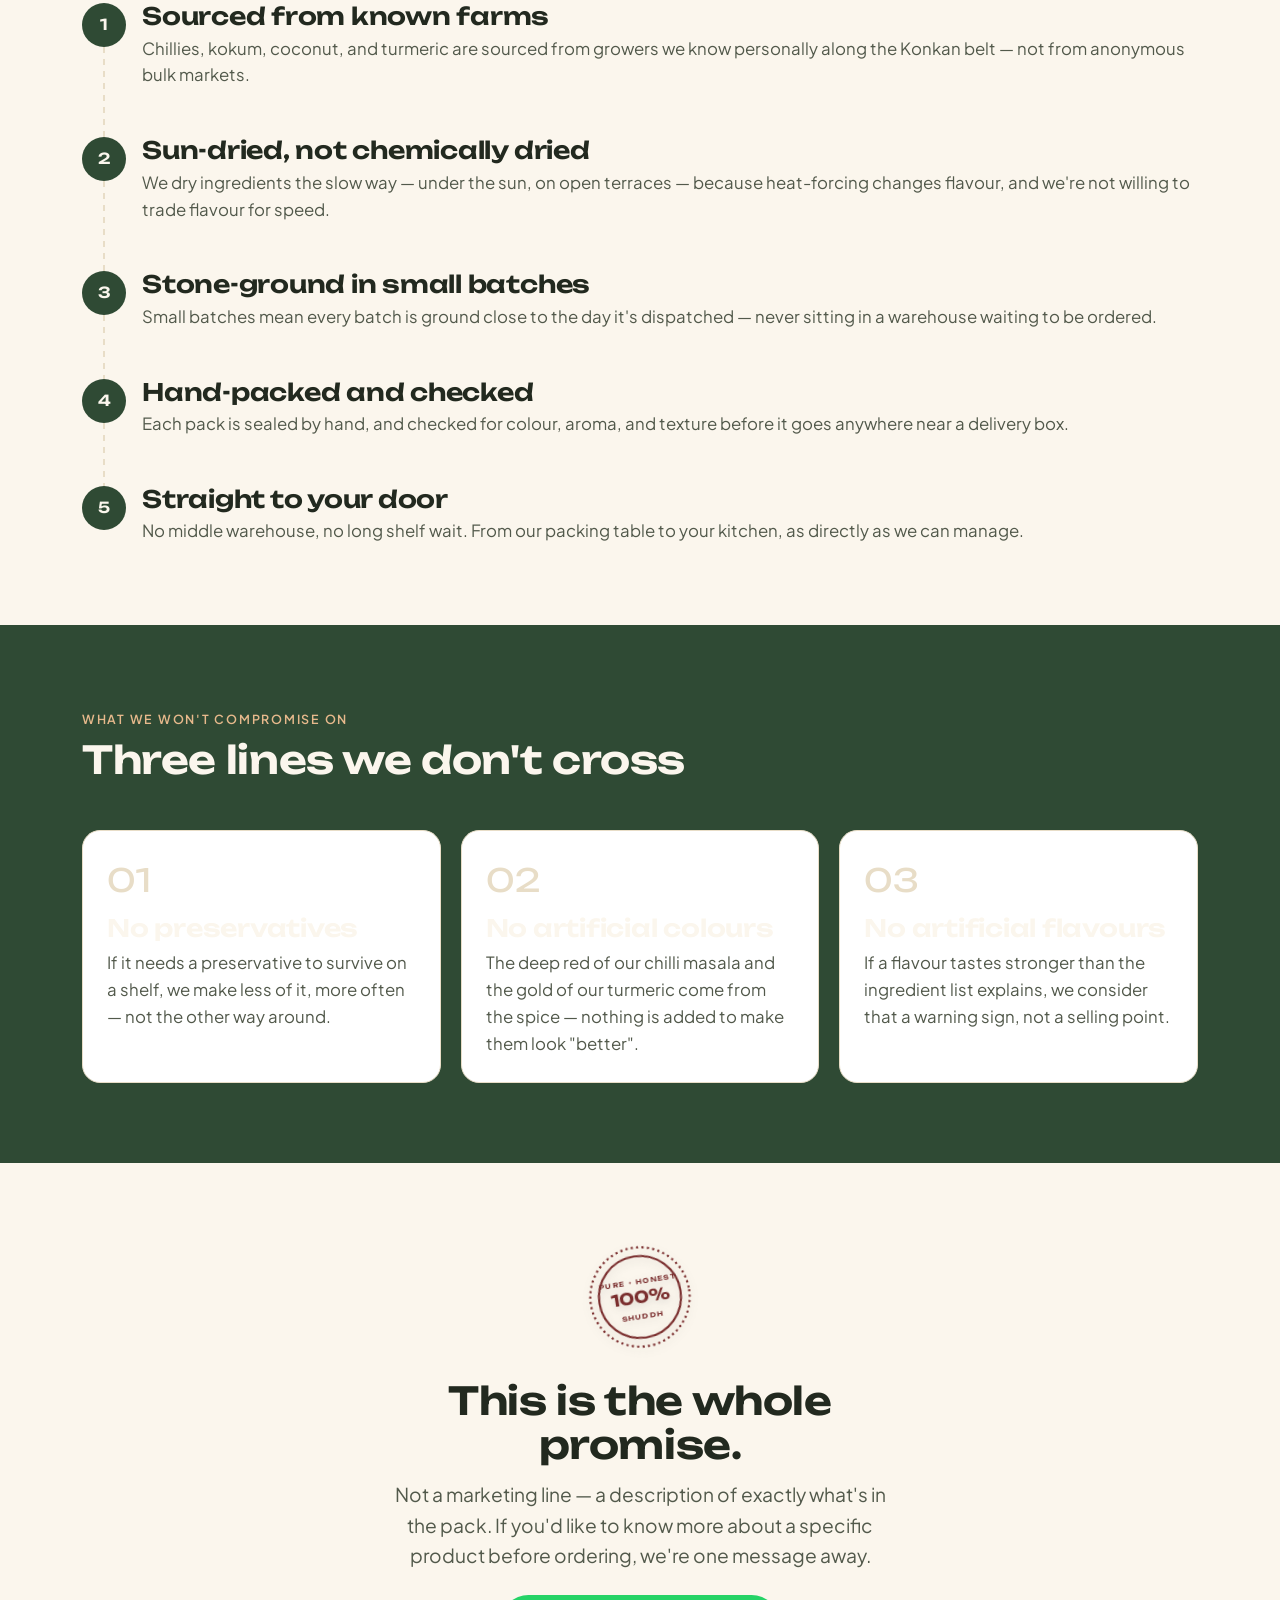
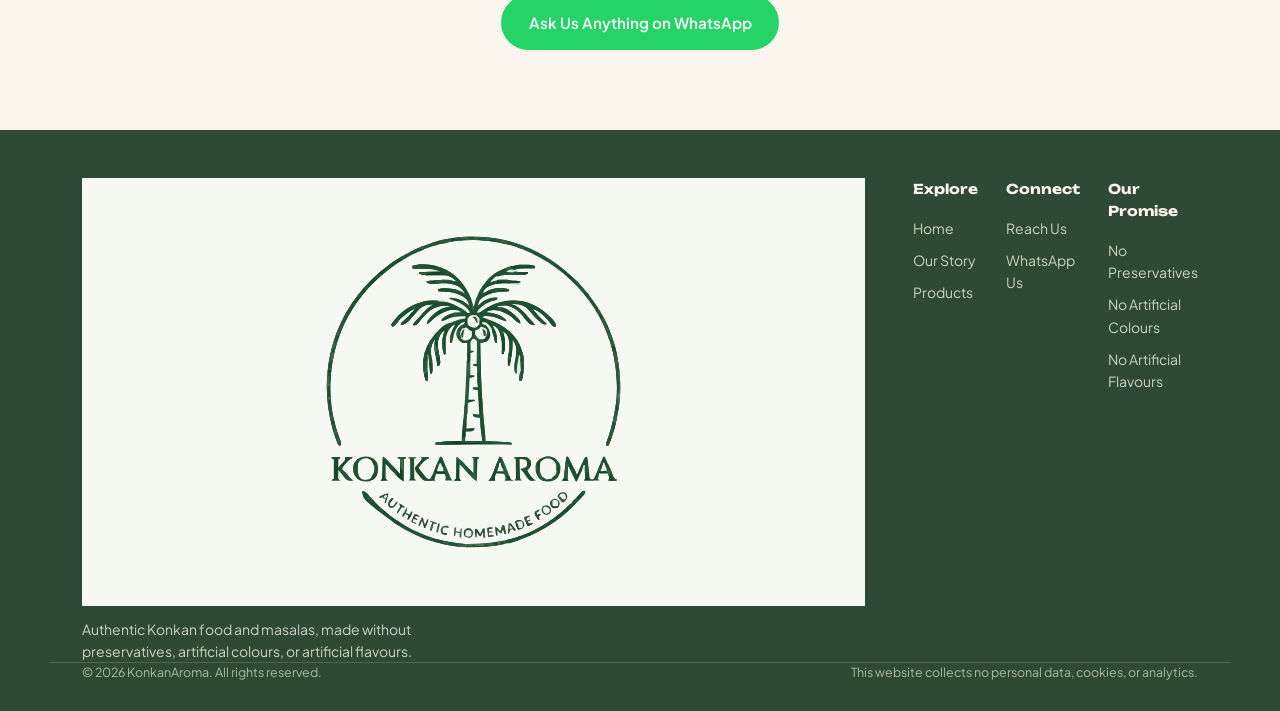
==== commit f7e8dec2: "revoke the previous pages" ====
--- a/about.html
+++ b/about.html
@@ -13,7 +13,7 @@
 <header class="navbar">
   <div class="nav-inner">
     <a href="index.html" class="logo">
-      <img src="assets/images/logo.png" alt="KonkanAroma - Authentic Homemade Food" class="logo-img">
+  <img src="assets/images/logo.svg" alt="KonkanAroma - Authentic Homemade Food" class="logo-img">
     </a>
     <button class="nav-toggle" aria-label="Toggle menu" aria-expanded="false">
       <span></span><span></span><span></span>
@@ -164,7 +164,7 @@
   <div class="container footer-top">
     <div class="footer-brand">
       <a href="index.html" class="logo">
-        <img src="assets/images/logo.png" alt="KonkanAroma - Authentic Homemade Food" class="footer-logo-img">
+  <img src="assets/images/logo.svg" alt="KonkanAroma - Authentic Homemade Food" class="footer-logo-img">
       </a>
       <p>Authentic Konkan food and masalas, made without preservatives, artificial colours, or artificial flavours.</p>
     </div>
@@ -178,7 +178,7 @@
       <div class="footer-col">
         <h4>Connect</h4>
         <a href="reach-us.html">Reach Us</a>
-        <a href="https://wa.me/91XXXXXXXXXX?text=Hi!%20I%E2%80%99m%20interested%20in%20your%20authentic%20food%20products." target="_blank" rel="noopener">WhatsApp Us</a>
+        <a href="https://wa.me/918655501334?text=Hi!%20I%E2%80%99m%20interested%20in%20your%20authentic%20food%20products." target="_blank" rel="noopener">WhatsApp Us</a>
       </div>
       <div class="footer-col">
         <h4>Our Promise</h4>
@@ -194,7 +194,7 @@
   </div>
 </footer>
 
-<a class="wa-float" href="https://wa.me/91XXXXXXXXXX?text=Hi!%20I%E2%80%99m%20interested%20in%20your%20authentic%20food%20products." target="_blank" rel="noopener" aria-label="Chat with KonkanAroma on WhatsApp">
+<a class="wa-float" href="https://wa.me/918655501334?text=Hi!%20I%E2%80%99m%20interested%20in%20your%20authentic%20food%20products." target="_blank" rel="noopener" aria-label="Chat with KonkanAroma on WhatsApp">
   <svg viewBox="0 0 32 32" fill="#FFFFFF"><path d="M16.001 3C9.373 3 4 8.373 4 15c0 2.418.71 4.665 1.933 6.552L4 29l7.646-1.897A11.947 11.947 0 0 0 16 27c6.628 0 12-5.373 12-12S22.629 3 16.001 3zm0 21.6a9.56 9.56 0 0 1-4.9-1.35l-.352-.21-4.537 1.125 1.16-4.42-.23-.364A9.57 9.57 0 1 1 25.6 15c0 5.302-4.298 9.6-9.599 9.6zm5.264-7.17c-.288-.144-1.703-.84-1.967-.936-.264-.096-.456-.144-.648.144-.192.288-.744.936-.912 1.128-.168.192-.336.216-.624.072-.288-.144-1.216-.448-2.316-1.428-.856-.763-1.434-1.706-1.602-1.994-.168-.288-.018-.444.126-.588.13-.129.288-.336.432-.504.144-.168.192-.288.288-.48.096-.192.048-.36-.024-.504-.072-.144-.648-1.563-.888-2.14-.234-.563-.472-.487-.648-.496l-.552-.01c-.192 0-.504.072-.768.36-.264.288-1.008.984-1.008 2.4 0 1.416 1.032 2.784 1.176 2.976.144.192 2.03 3.1 4.92 4.347.688.297 1.224.474 1.642.607.69.219 1.317.188 1.814.114.553-.083 1.703-.696 1.943-1.368.24-.672.24-1.248.168-1.368-.072-.12-.264-.192-.552-.336z"/></svg>
 </a>
 
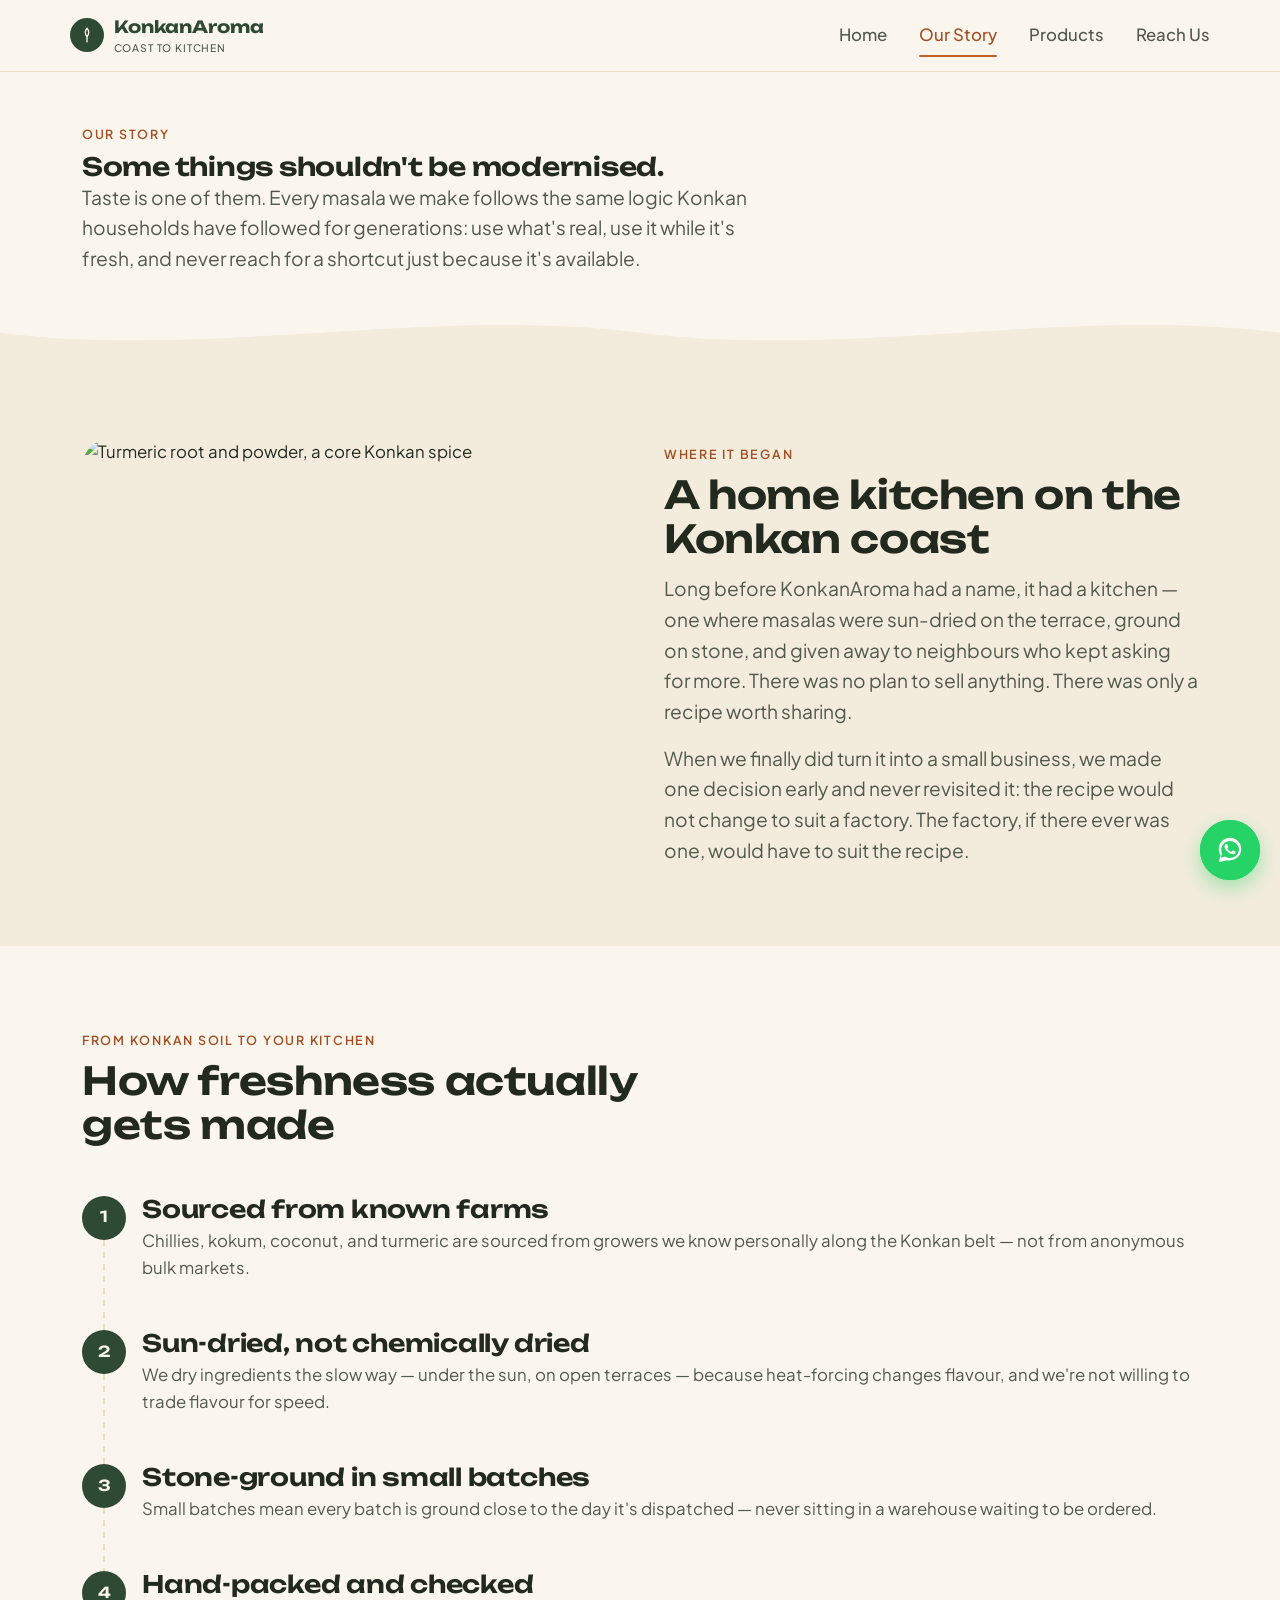
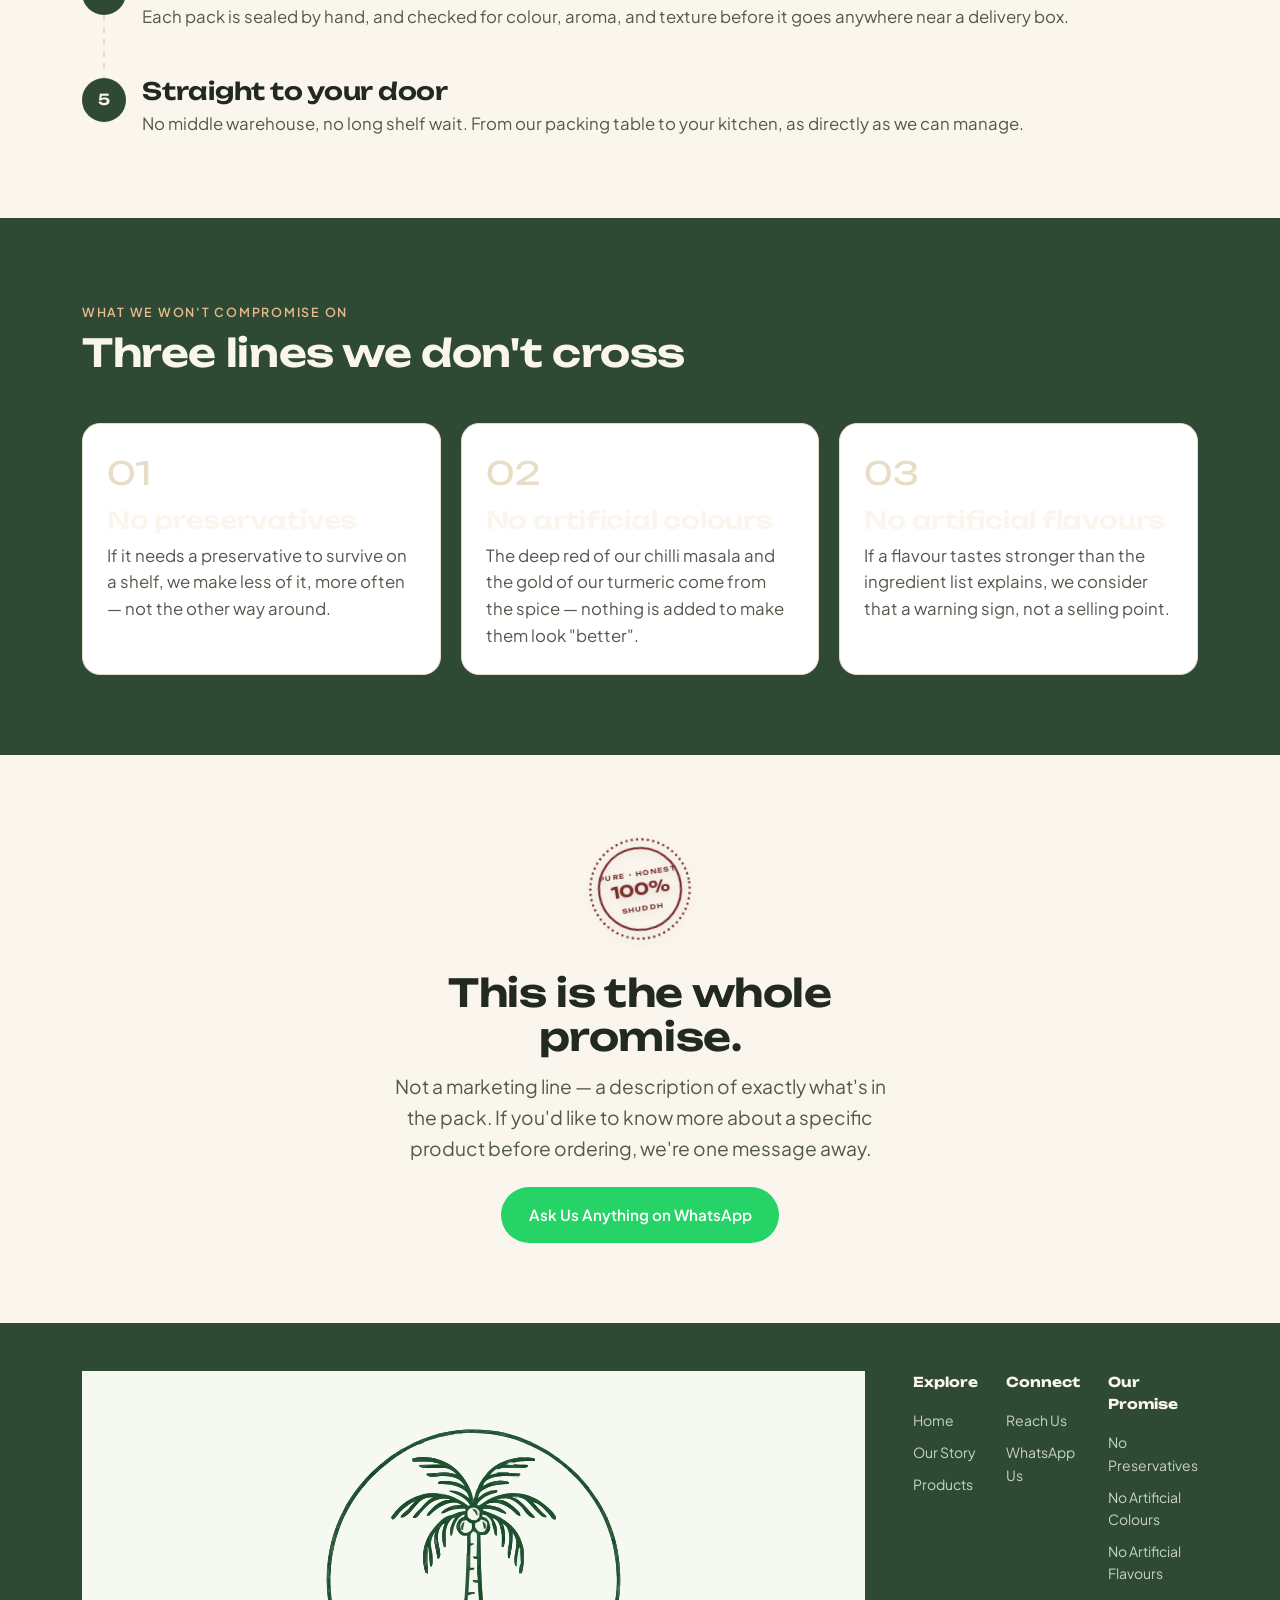
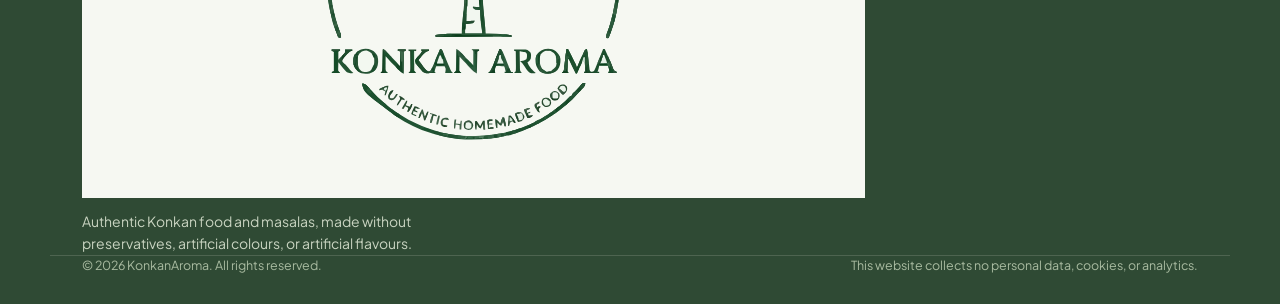
==== commit 1abfee06: "revoke logo from about page" ====
--- a/about.html
+++ b/about.html
@@ -13,7 +13,16 @@
 <header class="navbar">
   <div class="nav-inner">
     <a href="index.html" class="logo">
-  <img src="assets/images/logo.svg" alt="KonkanAroma - Authentic Homemade Food" class="logo-img">
+      <span class="logo-mark">
+        <svg viewBox="0 0 24 24" fill="none" stroke="#FBF6ED" stroke-width="1.8" stroke-linecap="round" stroke-linejoin="round">
+          <path d="M12 3c3 3 3 8 0 11-3-3-3-8 0-11z"/>
+          <path d="M12 14v7"/>
+        </svg>
+      </span>
+      <span>
+        KonkanAroma
+        <span class="logo-tag">Coast to Kitchen</span>
+      </span>
     </a>
     <button class="nav-toggle" aria-label="Toggle menu" aria-expanded="false">
       <span></span><span></span><span></span>
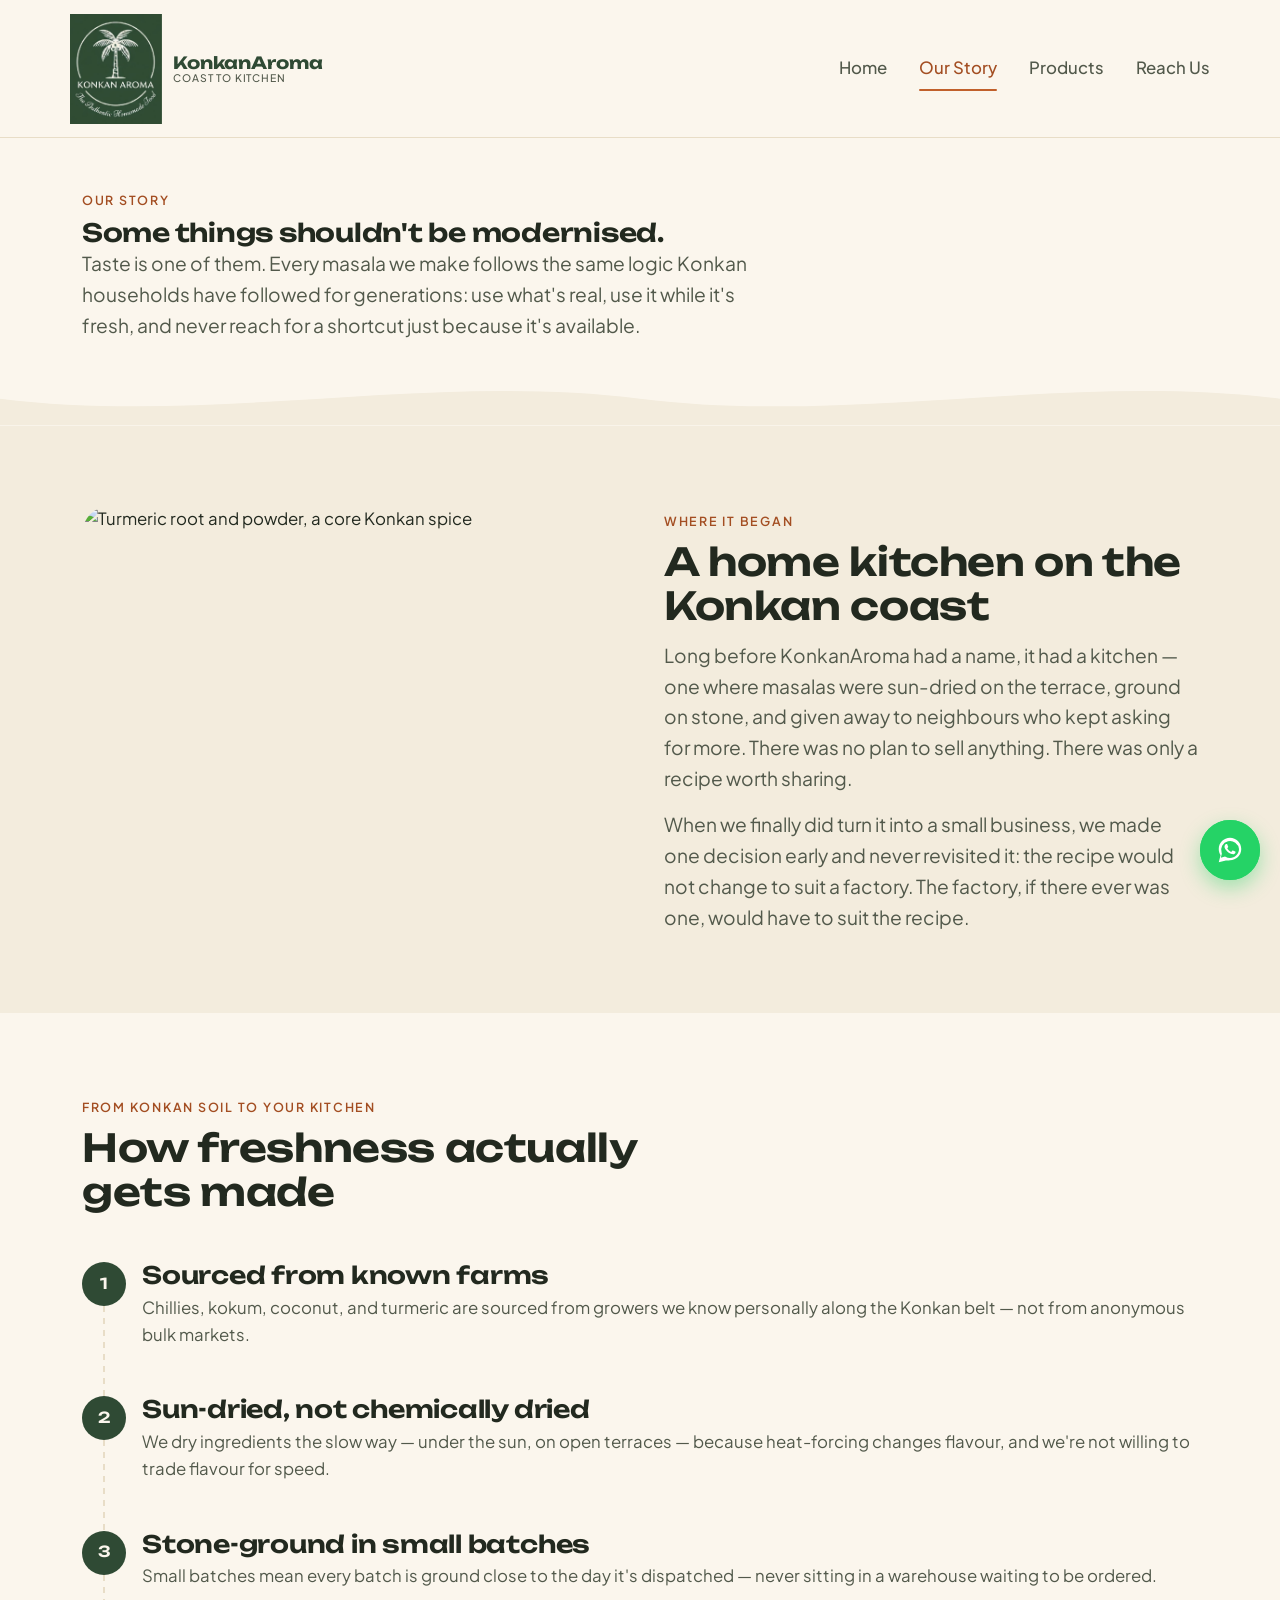
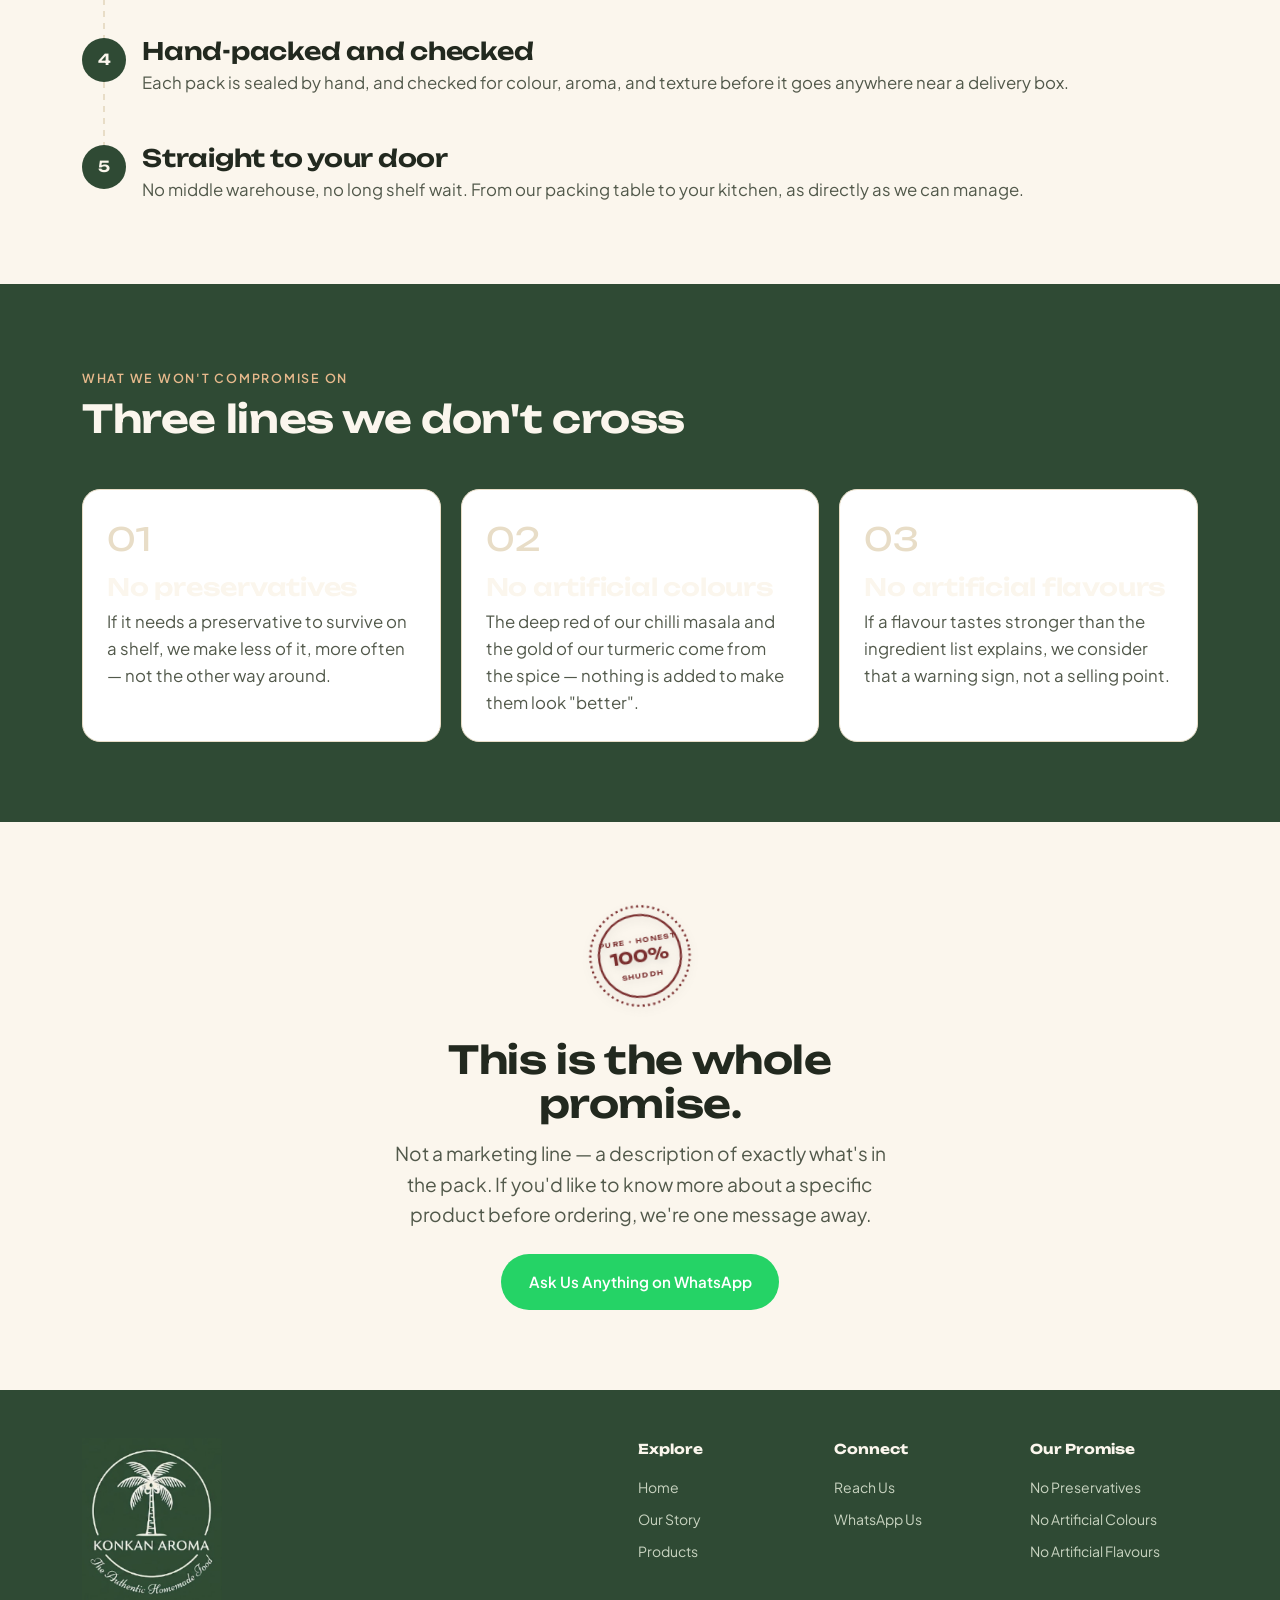
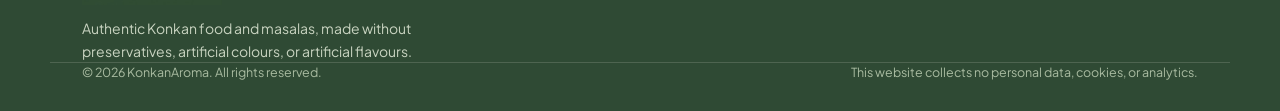
==== commit 64f55226: "new logo added" ====
--- a/about.html
+++ b/about.html
@@ -13,13 +13,8 @@
 <header class="navbar">
   <div class="nav-inner">
     <a href="index.html" class="logo">
-      <span class="logo-mark">
-        <svg viewBox="0 0 24 24" fill="none" stroke="#FBF6ED" stroke-width="1.8" stroke-linecap="round" stroke-linejoin="round">
-          <path d="M12 3c3 3 3 8 0 11-3-3-3-8 0-11z"/>
-          <path d="M12 14v7"/>
-        </svg>
-      </span>
-      <span>
+      <img src="assets/images/logo.png" alt="KonkanAroma logo" class="logo-img">
+      <span class="logo-text">
         KonkanAroma
         <span class="logo-tag">Coast to Kitchen</span>
       </span>
@@ -172,8 +167,8 @@
 <footer class="site-footer">
   <div class="container footer-top">
     <div class="footer-brand">
-      <a href="index.html" class="logo">
-  <img src="assets/images/logo.svg" alt="KonkanAroma - Authentic Homemade Food" class="footer-logo-img">
+      <a href="index.html" class="logo footer-logo-link">
+        <img src="assets/images/logo.png" alt="KonkanAroma logo" class="footer-logo-img">
       </a>
       <p>Authentic Konkan food and masalas, made without preservatives, artificial colours, or artificial flavours.</p>
     </div>
--- a/assets/css/style.css
+++ b/assets/css/style.css
@@ -214,23 +214,26 @@
 .logo {
   display: flex;
   align-items: center;
-  gap: 0.6rem;
+  gap: 0.7rem;
   font-family: 'Unbounded', sans-serif;
   font-weight: 700;
   font-size: 1.05rem;
   color: var(--green-deep);
 }
 
-.logo-mark {
-  width: 34px;
-  height: 34px;
-  border-radius: 50%;
-  background: var(--green-deep);
-  display: grid;
-  place-items: center;
+.logo-img {
+  width: 92px;
+  height: auto;
+  display: block;
+  object-fit: contain;
   flex-shrink: 0;
 }
-.logo-mark svg { width: 18px; height: 18px; }
+
+.logo-text {
+  display: flex;
+  flex-direction: column;
+  line-height: 1.1;
+}
 
 .logo-tag {
   display: block;
@@ -598,6 +601,15 @@
 }
 
 .footer-brand .logo { color: var(--cream); }
+.footer-logo-link {
+  width: fit-content;
+}
+.footer-logo-img {
+  width: 140px;
+  max-width: 100%;
+  height: auto;
+  display: block;
+}
 .footer-brand p {
   margin-top: 0.75rem;
   color: #C9D4C1;
@@ -759,6 +771,11 @@
 /* -------------------------------------------------------------
    18. RESPONSIVE BREAKPOINTS
    ------------------------------------------------------------- */
+@media (max-width: 720px) {
+  .logo-img { width: 72px; }
+  .footer-logo-img { width: 118px; }
+}
+
 @media (min-width: 600px) {
   .badge-row { grid-template-columns: repeat(3, 1fr); }
   .trust-strip { grid-template-columns: repeat(4, 1fr); }
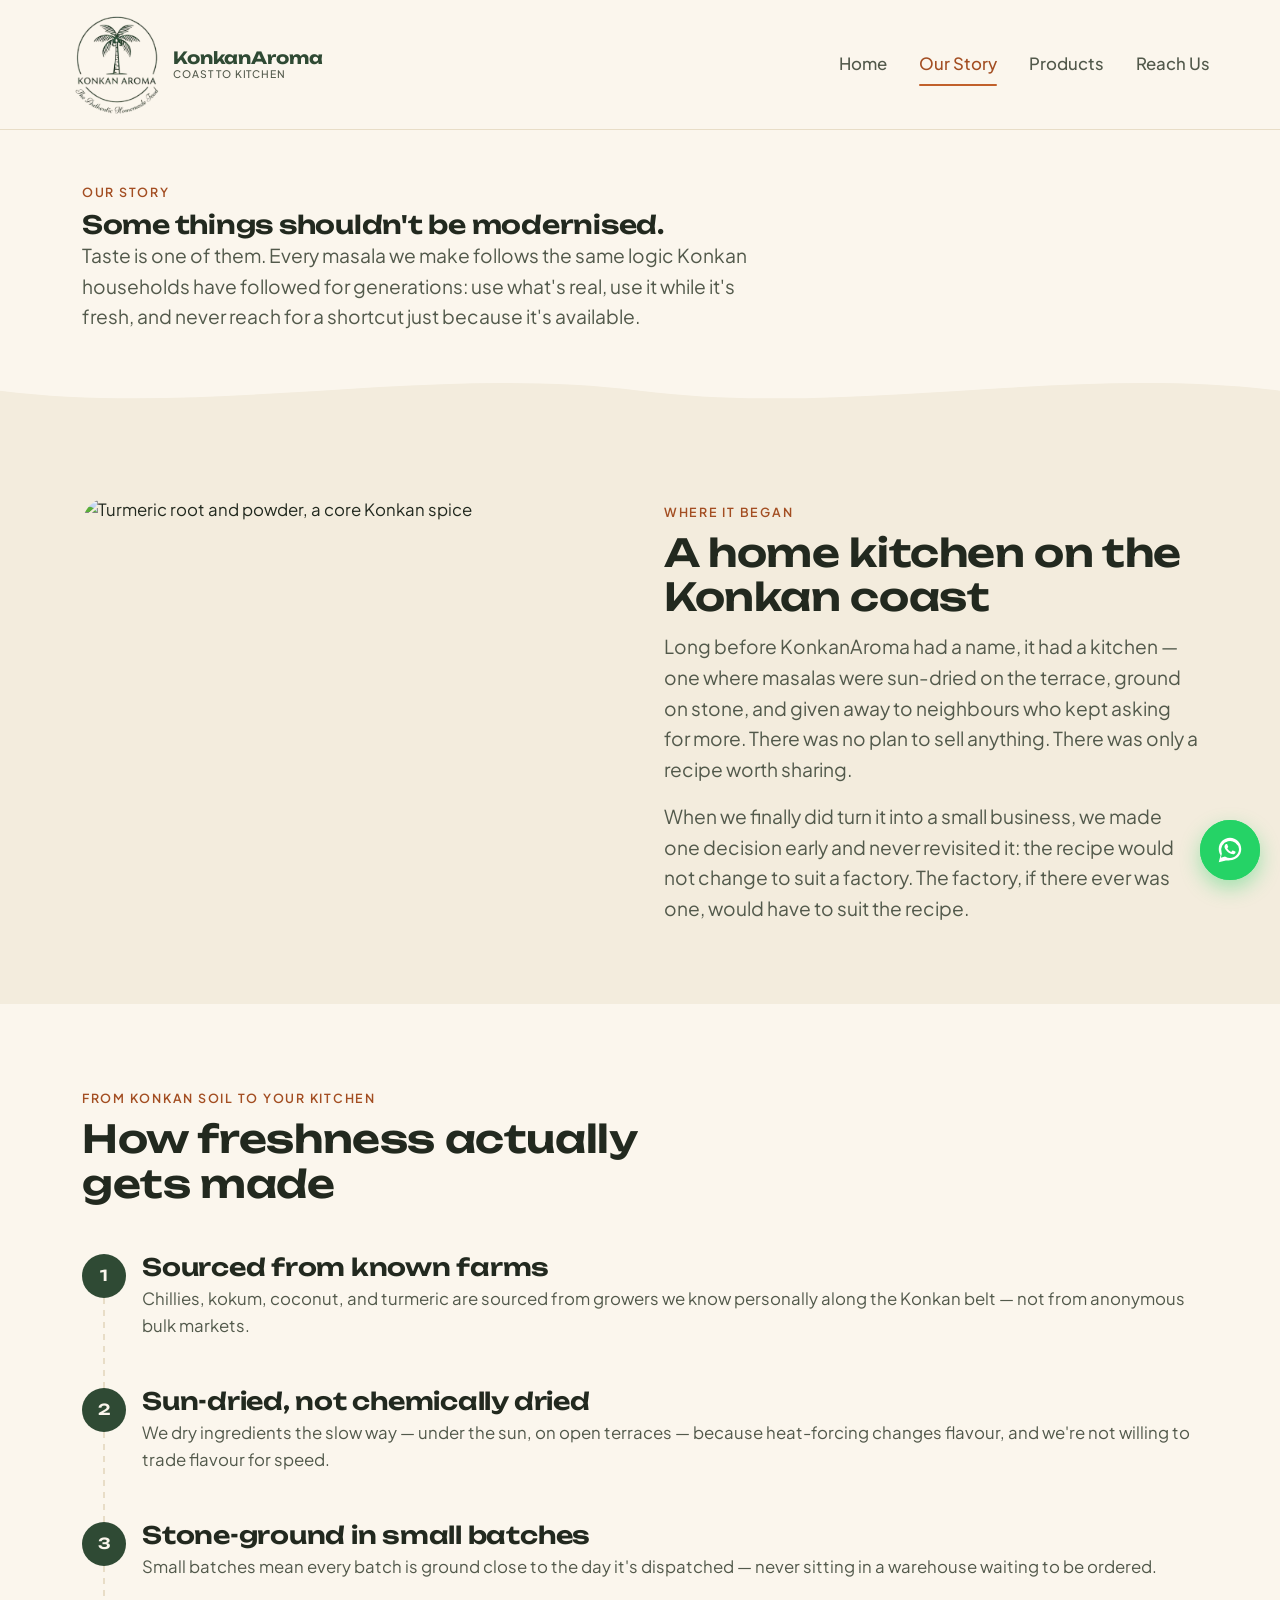
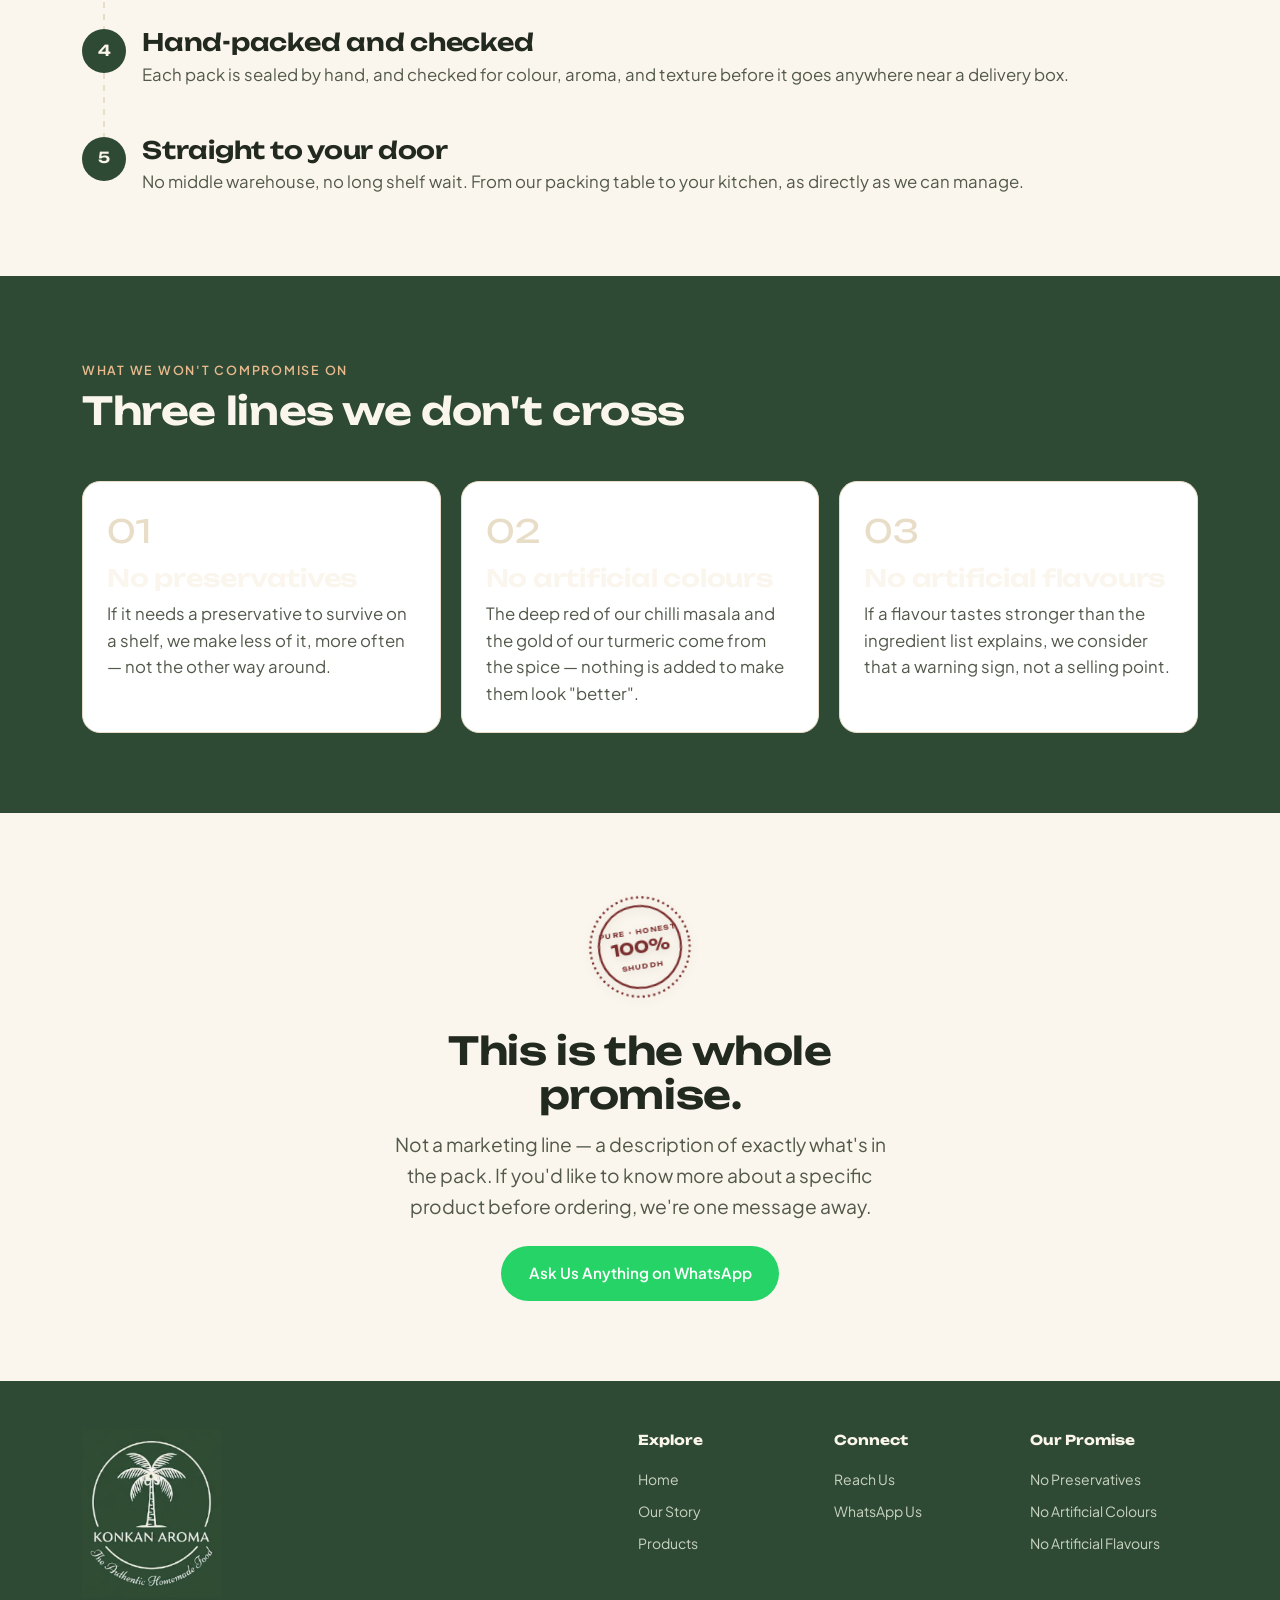
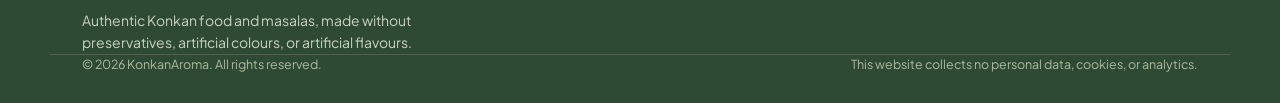
==== commit 04596f74: "changed logo from every navbar" ====
--- a/about.html
+++ b/about.html
@@ -13,7 +13,7 @@
 <header class="navbar">
   <div class="nav-inner">
     <a href="index.html" class="logo">
-      <img src="assets/images/logo.png" alt="KonkanAroma logo" class="logo-img">
+      <img src="assets/images/navlogo.png" alt="KonkanAroma logo" class="logo-img">
       <span class="logo-text">
         KonkanAroma
         <span class="logo-tag">Coast to Kitchen</span>
